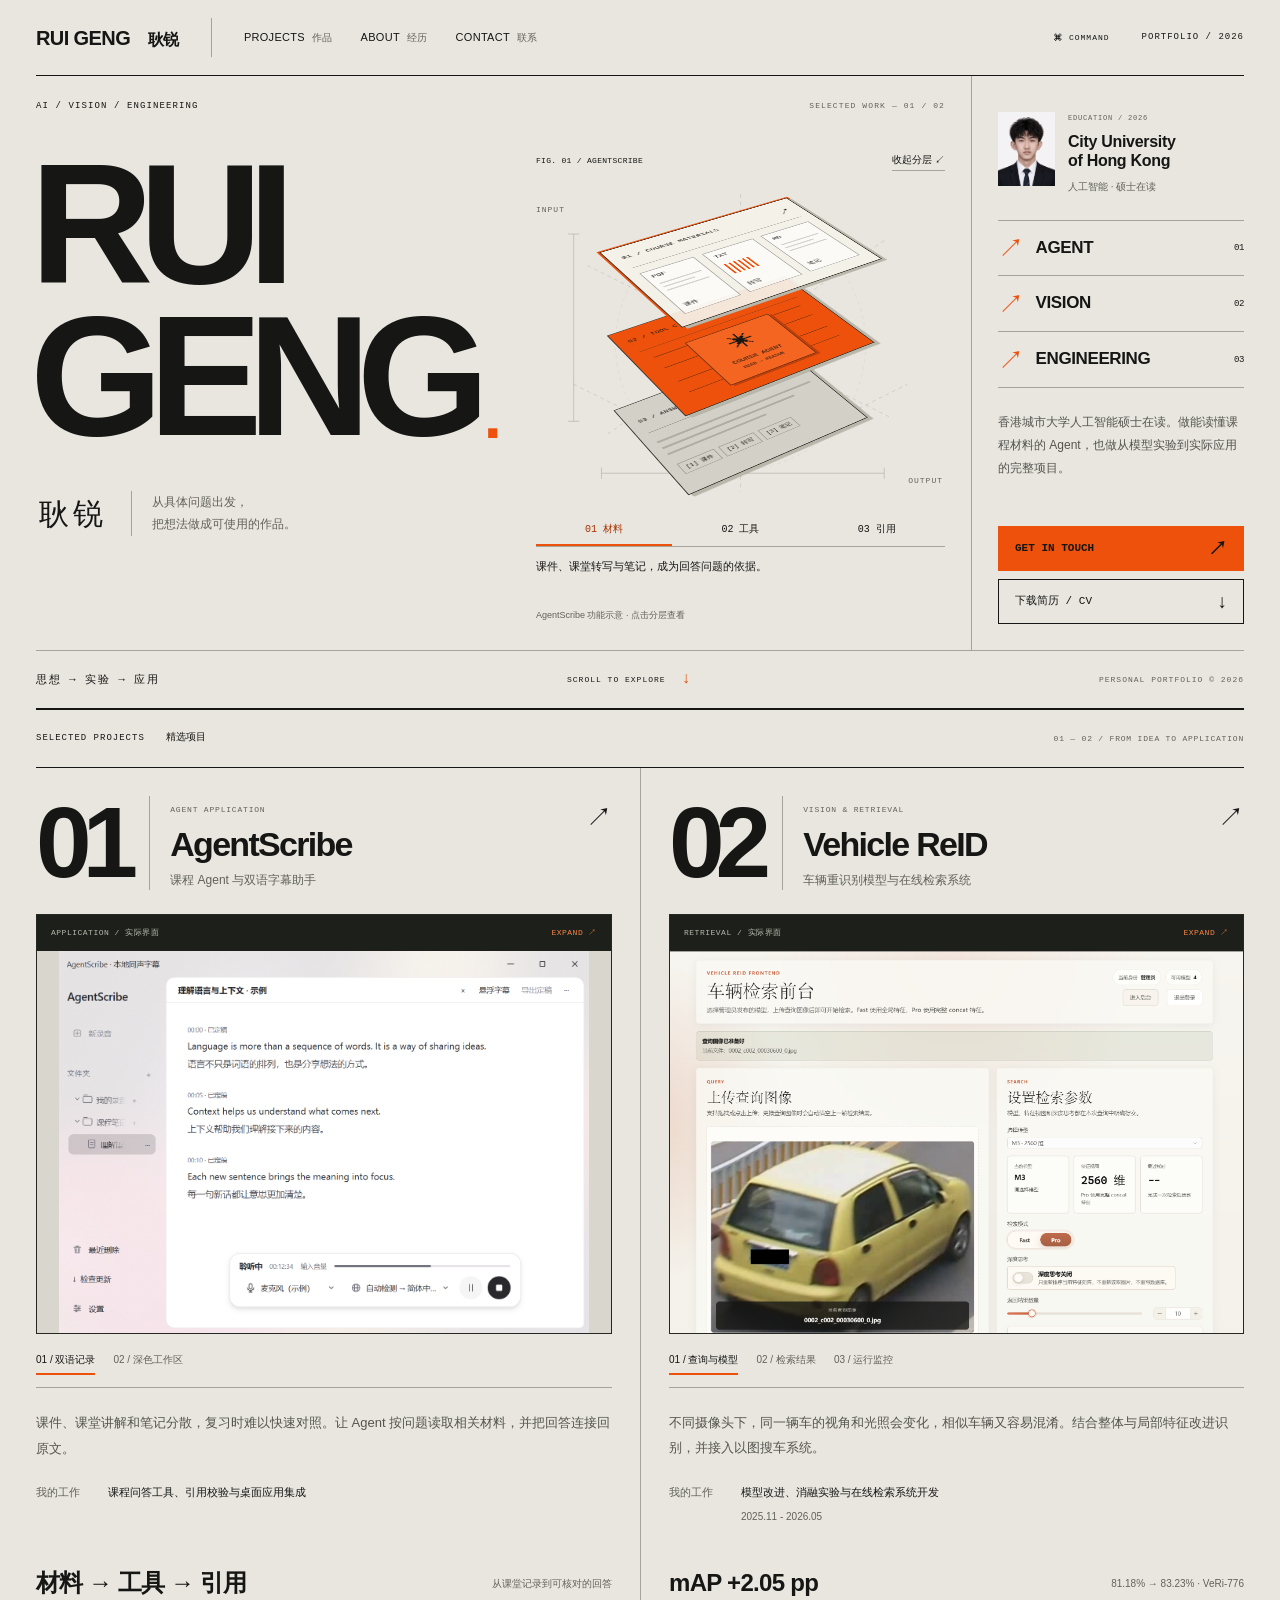
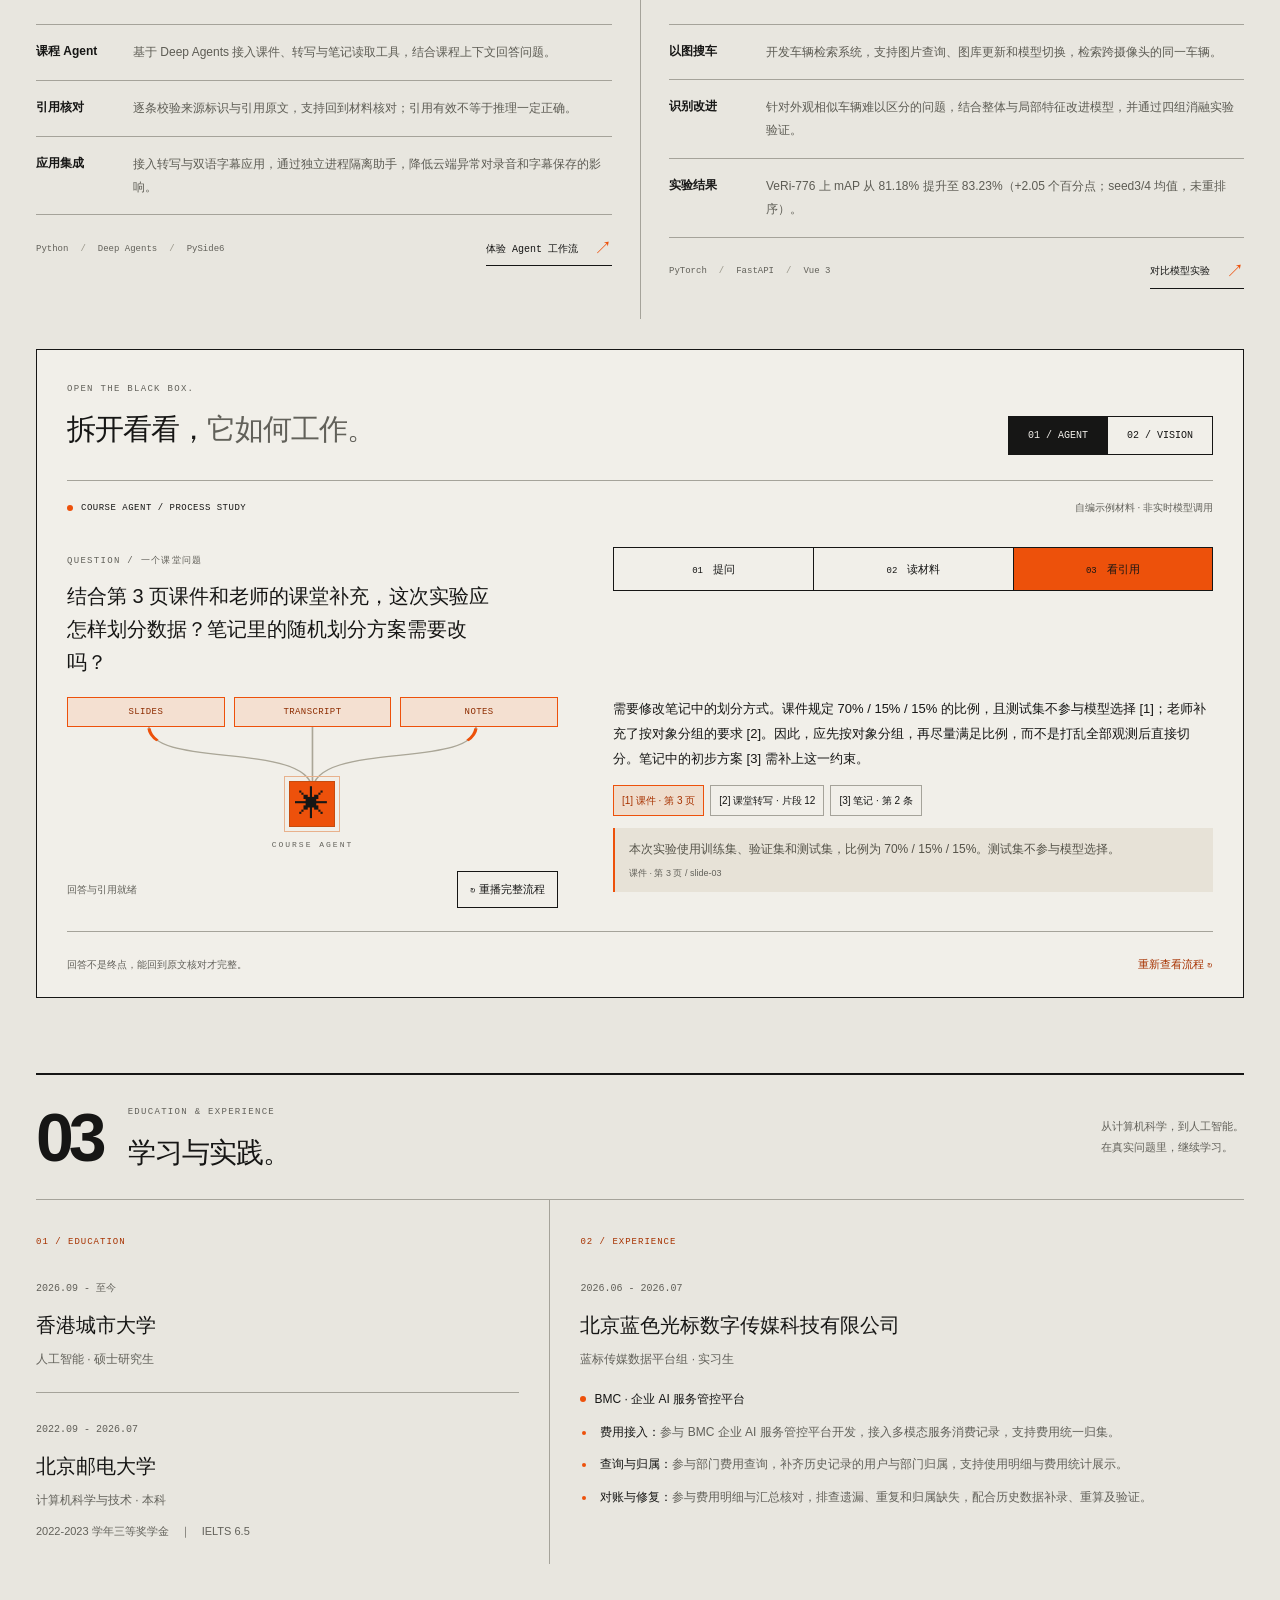
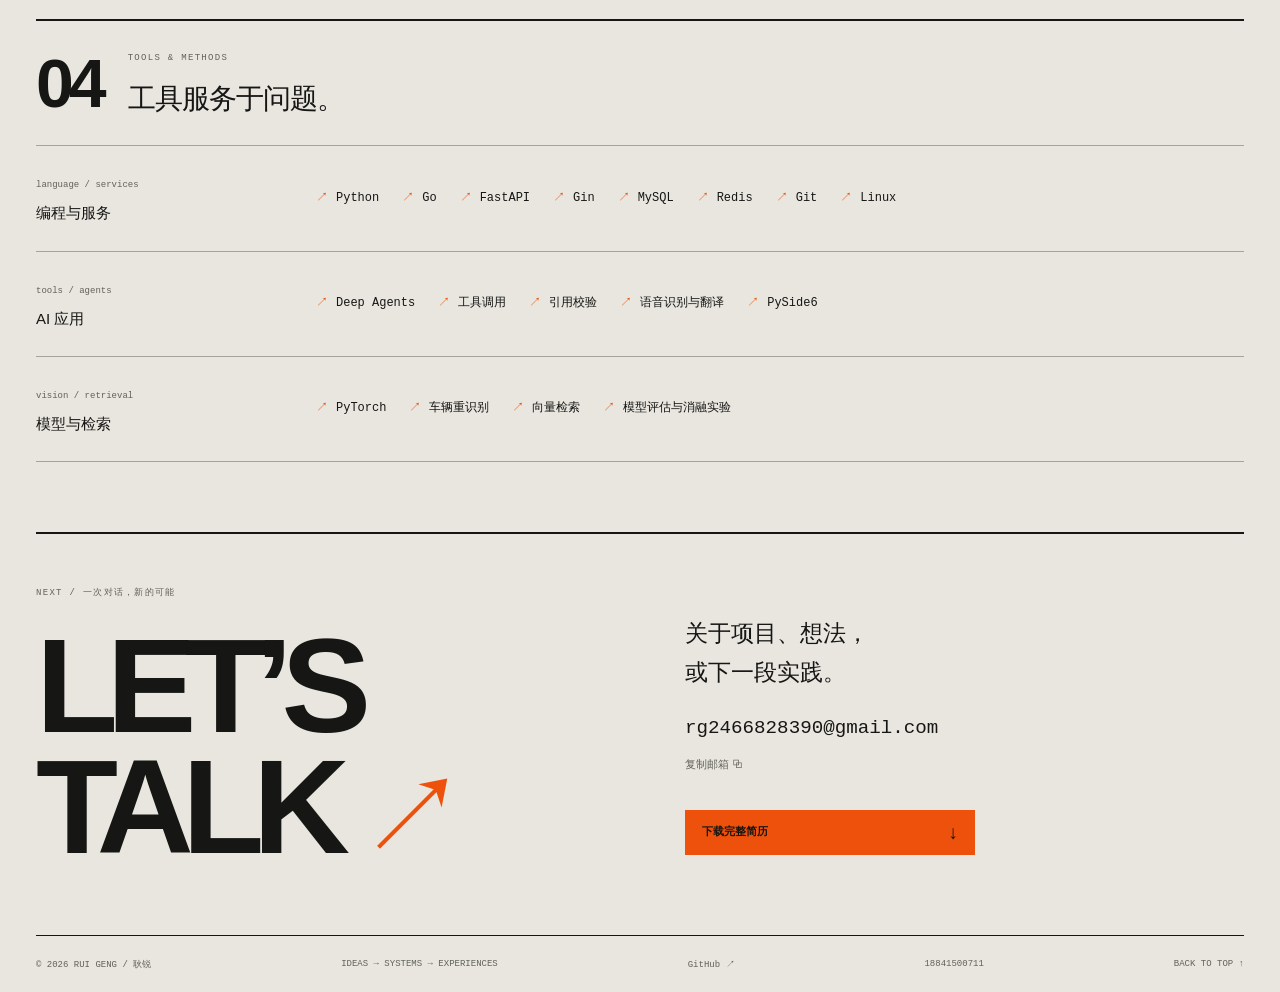
==== index.html @ 74dcbe41 "Publish Rui Geng portfolio with resume link and QR code" ====
<!doctype html>
<html lang="zh-CN">
<head>
  <meta charset="utf-8">
  <meta name="viewport" content="width=device-width, initial-scale=1">
  <meta name="description" content="耿锐的个人作品集：AgentScribe 课程 Agent、车辆重识别与在线检索，以及 BMC 企业 AI 平台实习经历。">
  <meta name="theme-color" content="#e8e6df">
  <title>耿锐 Rui Geng — Projects & Practice</title>
  <link rel="icon" type="image/svg+xml" href="./assets/favicon.svg">
  <link rel="stylesheet" href="./styles.css">
  <link rel="stylesheet" href="./motion.css">
  <script src="./content.js" defer></script>
  <script src="./app.js" defer></script>
  <script src="./motion.js" defer></script>
</head>
<body>
  <a class="skip-link" href="#main">跳至正文</a>
  <div class="scroll-progress" aria-hidden="true"></div>
  <header class="site-header section-width">
    <a class="brand" href="#home" aria-label="回到首页">RUI GENG <span data-field="name">耿锐</span></a>
    <nav aria-label="主导航"><a href="#projects">PROJECTS <span>作品</span></a><a href="#journey">ABOUT <span>经历</span></a><a href="#contact">CONTACT <span>联系</span></a></nav>
    <button class="command-open" type="button" aria-label="打开命令终端">⌘ <span>COMMAND</span></button>
    <span class="header-index" aria-hidden="true">PORTFOLIO / 2026</span>
  </header>
  <main id="main">
    <section class="hero section-width" id="home" aria-labelledby="hero-title">
      <div class="hero-main">
        <div class="hero-topline"><span>AI / VISION / ENGINEERING</span><span>SELECTED WORK — 01 / 02</span></div>
        <div class="hero-name">
          <h1 id="hero-title" aria-label="Rui Geng 耿锐"><span aria-hidden="true">RUI</span><span aria-hidden="true">GENG<span class="name-period">.</span></span></h1>
          <div class="name-caption"><span data-field="name">耿锐</span><p>从具体问题出发，<br>把想法做成可使用的作品。</p></div>
        </div>
        <figure class="assembly" aria-label="AgentScribe 工作流程的交互拆解图">
          <div class="assembly-heading"><span>FIG. 01 / AGENTSCRIBE</span><button id="assembly-toggle" type="button" aria-pressed="true">收起分层 ↙</button></div>
          <div class="assembly-stage">
            <svg class="draft-lines" viewBox="0 0 420 370" aria-hidden="true"><path d="M30 230 210 320 390 230M210 25V346M45 102 370 265M365 75 65 285" /><path class="dimension" d="M30 68V270M24 68H36M24 270H36M60 326H365M60 320V332M365 320V332" /><circle cx="210" cy="187" r="135"/></svg>
            <div class="assembly-stack">
              <button class="assembly-layer material-layer" data-layer="0" type="button" aria-label="查看课程材料层" aria-pressed="true"><span class="layer-header">01 / COURSE MATERIALS <i>↗</i></span><span class="mini-docs"><span><b>PDF</b><i></i><i></i><i></i><small>课件</small></span><span><b>TXT</b><em class="mini-wave"><i></i><i></i><i></i><i></i><i></i><i></i></em><small>转写</small></span><span><b>MD</b><i></i><i></i><i></i><small>笔记</small></span></span></button>
              <button class="assembly-layer tool-layer" data-layer="1" type="button" aria-label="查看 Agent 工具调用层" aria-pressed="false"><span class="layer-header">02 / TOOL CALLS <i>↗</i></span><span class="chip"><span>✳</span><b>COURSE AGENT</b><small>READ → REASON</small></span><span class="chip-trace" aria-hidden="true"></span></button>
              <button class="assembly-layer answer-layer" data-layer="2" type="button" aria-label="查看回答与引用层" aria-pressed="false"><span class="layer-header">03 / ANSWER + SOURCES <i>↗</i></span><span class="answer-lines"><i></i><i></i><i></i></span><span class="citation-chips"><span>[1] 课件</span><span>[2] 转写</span><span>[3] 笔记</span></span></button>
            </div>
            <span class="drawing-axis axis-one" aria-hidden="true">INPUT</span><span class="drawing-axis axis-two" aria-hidden="true">OUTPUT</span>
          </div>
          <figcaption><div class="assembly-selectors" role="group" aria-label="选择流程层"><button type="button" data-layer="0" aria-pressed="true">01 材料</button><button type="button" data-layer="1" aria-pressed="false">02 工具</button><button type="button" data-layer="2" aria-pressed="false">03 引用</button></div><p id="assembly-description" role="status">课件、课堂转写与笔记，成为回答问题的依据。</p><span class="diagram-note">AgentScribe 功能示意 · 点击分层查看</span></figcaption>
        </figure>
      </div>
      <aside class="hero-aside">
        <div class="profile-id"><img src="./assets/portrait.png" alt="耿锐的证件照" width="64" height="82"><div><span class="tiny-label">EDUCATION / 2026</span><h2>City University<br>of Hong Kong</h2><p>人工智能 · 硕士在读</p></div></div>
        <div class="discipline-links"><a href="#agentscribe"><span>↗</span> AGENT <small>01</small></a><a href="#vehicle-reid"><span>↗</span> VISION <small>02</small></a><a href="#journey"><span>↗</span> ENGINEERING <small>03</small></a></div>
        <p class="hero-intro" data-field="introduction"></p>
        <div class="hero-actions"><a class="button primary" href="#contact">GET IN TOUCH <span>↗</span></a><a class="button secondary pdf-link" href="./assets/Rui-Geng-Resume.pdf" download>下载简历 / CV <span>↓</span></a></div>
      </aside>
      <div class="hero-foot"><span>思想 → 实验 → 应用</span><a href="#projects">SCROLL TO EXPLORE <span>↓</span></a><span>PERSONAL PORTFOLIO © 2026</span></div>
    </section>
    <section class="projects-section section-width" id="projects" aria-labelledby="projects-title">
      <div class="section-kicker"><h2 id="projects-title">SELECTED PROJECTS <span>精选项目</span></h2><span>01 — 02 / FROM IDEA TO APPLICATION</span></div>
      <div class="project-grid">
        <article class="project reveal" id="agentscribe">
          <div class="project-heading"><span class="project-number" aria-hidden="true">01</span><div><span class="tiny-label">AGENT APPLICATION</span><h3>AgentScribe</h3><p class="project-subtitle" data-label="agentscribe"></p></div><a class="repo-link" data-repo="agentscribe" target="_blank" rel="noopener noreferrer" aria-label="查看 AgentScribe GitHub 仓库">↗</a></div>
          <button class="screenshot-button" type="button" data-image="agentscribe" aria-label="放大 AgentScribe 应用截图"><span class="screen-label"><span>APPLICATION / 实际界面</span><span>EXPAND ↗</span></span><img src="./assets/agentscribe.png" alt="AgentScribe 实际应用界面，展示双语记录、录音列表和录音控制，使用示例内容" width="1350" height="975" loading="lazy"></button>
          <p class="project-description" data-description="agentscribe"></p>
          <dl class="project-points" data-points="agentscribe"></dl>
          <div class="project-bottom"><div class="tags" data-tags="agentscribe"></div><button class="text-link" data-open-lab="agent" type="button">体验 Agent 工作流 <span>↗</span></button></div>
        </article>
        <article class="project reveal" id="vehicle-reid">
          <div class="project-heading"><span class="project-number" aria-hidden="true">02</span><div><span class="tiny-label">VISION & RETRIEVAL</span><h3>Vehicle ReID</h3><p class="project-subtitle" data-label="vehicle-reid"></p></div><a class="repo-link" data-repo="vehicle-reid" target="_blank" rel="noopener noreferrer" aria-label="查看 Vehicle ReID GitHub 仓库">↗</a></div>
          <button class="screenshot-button reid-screenshot" type="button" data-image="vehicle-reid" aria-label="放大车辆检索系统截图"><span class="screen-label"><span>RETRIEVAL / 实际界面</span><span>EXPAND ↗</span></span><img src="./assets/vehicle-reid.png" alt="Vehicle ReID 系统实际截图，展示查询车辆、模型选择与检索模式" width="2550" height="1275" loading="lazy"></button>
          <p class="project-description" data-description="vehicle-reid"></p>
          <dl class="project-points" data-points="vehicle-reid"></dl>
          <div class="project-bottom"><div class="tags" data-tags="vehicle-reid"></div><button class="text-link" data-open-lab="vision" type="button">对比模型实验 <span>↗</span></button></div>
        </article>
      </div>
    </section>
    <section class="lab-section section-width reveal" id="lab" aria-labelledby="lab-title">
      <div class="lab-header"><div><span class="tiny-label">OPEN THE BLACK BOX.</span><h2 id="lab-title">拆开看看，<span>它如何工作。</span></h2></div><div class="lab-tabs" role="tablist" aria-label="选择项目演示"><button id="tab-agent" type="button" role="tab" data-lab="agent" aria-controls="lab-agent" aria-selected="true">01 / AGENT</button><button id="tab-vision" type="button" role="tab" data-lab="vision" aria-controls="lab-vision" aria-selected="false" tabindex="-1">02 / VISION</button></div></div>
      <div id="lab-agent" class="lab-panel" role="tabpanel" aria-labelledby="tab-agent">
        <div class="agent-demo"><div class="demo-top"><span><i class="status-dot" aria-hidden="true"></i> COURSE AGENT / PROCESS STUDY</span><span class="demo-badge">自编示例材料 · 非实时模型调用</span></div><div class="agent-question"><span class="tiny-label">QUESTION / 一个课堂问题</span><p id="agent-question"></p></div><div class="agent-steps" role="group" aria-label="查看 Agent 处理步骤"><button type="button" data-step="0" aria-pressed="true"><span>01</span> 提问</button><button type="button" data-step="1" aria-pressed="false"><span>02</span> 读材料</button><button type="button" data-step="2" aria-pressed="false"><span>03</span> 看引用</button></div><div id="agent-panel" class="agent-panel" aria-live="polite"></div><div class="demo-controls"><span>回答不是终点，能回到原文核对才完整。</span><button id="agent-next" type="button">查看读取工具 →</button></div></div>
      </div>
      <div id="lab-vision" class="lab-panel" role="tabpanel" aria-labelledby="tab-vision" hidden>
        <div class="experiment"><div class="demo-top"><span><i class="status-dot" aria-hidden="true"></i> VEHICLE REID / EXPERIMENT LOG</span><span class="demo-badge">已记录的实验结果</span></div><div class="experiment-layout"><div class="experiment-controls"><span class="tiny-label">SAME DATASET. DIFFERENT MODELS.</span><h3>相似的车，<br>更准确地区分。</h3><p>切换基线与改进模型，比较相同实验条件下的检索表现。</p><div class="model-switch" role="group" aria-label="选择实验模型"><button type="button" data-model="baseline" aria-pressed="false">M0 / 基线</button><button type="button" class="active" data-model="improved" aria-pressed="true">M3 / SaGL</button></div></div><div class="experiment-results"><div class="metric-row"><div><span class="tiny-label">mAP</span><div class="metric-number"><span id="map-number">83.23</span><small>%</small></div><div class="metric-track"><i id="map-bar"></i></div></div><div><span class="tiny-label">mINP</span><div class="metric-number"><span id="minp-number">48.99</span><small>%</small></div><div class="metric-track"><i id="minp-bar"></i></div></div></div><div class="experiment-foot"><strong id="metric-delta">mAP +2.05 pp / mINP +4.77 pp</strong><span>VeRi-776 · seed3、seed4 平均<br>无 re-ranking · 基线 M0-F0，对比 M3-F1</span></div></div></div><div class="pipeline" aria-label="检索流程"><span>查询图片</span><b aria-hidden="true">→</b><span>特征提取</span><b aria-hidden="true">→</b><span>相似度排序</span><b aria-hidden="true">→</b><span>检索结果</span></div></div>
      </div>
    </section>
    <section class="journey-section section-width" id="journey" aria-labelledby="journey-title">
      <div class="section-heading reveal"><span class="section-number">03</span><div><span class="tiny-label">EDUCATION & EXPERIENCE</span><h2 id="journey-title">学习与实践。</h2></div><p>从计算机科学，到人工智能。<br>在真实问题里，继续学习。</p></div>
      <div class="journey-grid reveal"><div class="journey-column"><span class="file-label">01 / EDUCATION</span><div id="education-list"></div></div><div class="journey-column"><span class="file-label">02 / EXPERIENCE</span><div class="journey-entry internship"><span class="entry-period" id="internship-period"></span><h3 id="internship-company"></h3><p id="internship-team"></p><div class="internship-project"><span class="status-dot" aria-hidden="true"></span> BMC · 企业 AI 服务管控平台</div><ul id="internship-bullets"></ul></div></div></div>
    </section>
    <section class="skills-section section-width" id="skills" aria-labelledby="skills-title"><div class="section-heading reveal"><span class="section-number">04</span><div><span class="tiny-label">TOOLS & METHODS</span><h2 id="skills-title">工具服务于问题。</h2></div></div><div class="skill-table reveal" id="skills-list"></div></section>
    <section class="contact-section section-width reveal" id="contact" aria-labelledby="contact-title"><div class="contact-title"><span class="tiny-label">NEXT / 一次对话，新的可能</span><h2 id="contact-title">LET’S<br>TALK<span>↗</span></h2></div><div class="contact-details"><p>关于项目、想法，<br>或下一段实践。</p><a class="email-link" id="email-link"></a><div><button class="copy-email" id="copy-email" type="button" aria-label="复制邮箱">复制邮箱 ⧉</button><span class="copy-feedback" id="copy-feedback" role="status"></span></div><a class="button primary pdf-link" href="./assets/Rui-Geng-Resume.pdf" download>下载完整简历 <span>↓</span></a></div></section>
  </main>
  <footer class="section-width"><span>© 2026 RUI GENG / 耿锐</span><span>IDEAS → SYSTEMS → EXPERIENCES</span><a id="footer-github" target="_blank" rel="noopener noreferrer">GitHub ↗</a><a id="phone-link"></a><a href="#home" aria-label="返回顶部">BACK TO TOP ↑</a></footer>
  <dialog id="image-dialog" aria-labelledby="image-dialog-title"><div class="lightbox-toolbar"><span id="image-dialog-title"></span><button type="button" id="close-image" aria-label="关闭截图">关闭 ×</button></div><img id="lightbox-image" alt=""><p>项目实际截图；其中示例内容和相似度不代表全面准确率或当前实时推理结果。</p></dialog>
  <dialog id="command-dialog" aria-labelledby="command-title"><div class="window-bar"><h2 id="command-title">RUI GENG / COMMAND LINE</h2><button type="button" id="close-command" aria-label="关闭命令终端">ESC ×</button></div><p class="terminal-intro">另一个探索入口。输入 help 查看命令。</p><div class="terminal-output" id="terminal-output" role="log" aria-label="命令输出" aria-live="polite"><div>✓ 2 projects loaded</div><div>about / projects / resume / help</div></div><form id="terminal-form" class="terminal-form"><label for="terminal-input" aria-label="终端命令">❯</label><input id="terminal-input" autocomplete="off" autocapitalize="off" spellcheck="false" maxlength="120" aria-label="输入终端命令" placeholder="help" enterkeyhint="go"><button type="submit" aria-label="执行命令">↵</button></form><div class="terminal-shortcuts" aria-label="快捷命令"><button type="button" data-command="about">about</button><button type="button" data-command="projects">projects</button><button type="button" data-command="resume">resume</button><button type="button" data-command="help">help</button></div></dialog>
  <noscript><div class="noscript-note">交互内容需要 JavaScript。<a href="./assets/Rui-Geng-Resume.pdf">下载完整 PDF 简历</a>。</div></noscript>
</body>
</html>
---- styles.css ----
@charset "UTF-8";
:root{--bg:#e8e6df;--paper:#f1efe9;--ink:#161615;--muted:#62615a;--line:#a5a39a;--orange:#ed510b;--orange-dark:#a73200;--mono:"Cascadia Code",Consolas,monospace;--sans:Arial,"Microsoft YaHei","PingFang SC",sans-serif;color-scheme:light;scroll-behavior:smooth;scroll-padding-top:90px}
*{box-sizing:border-box}body{margin:0;background:var(--bg);color:var(--ink);font:14px/1.7 var(--sans);-webkit-font-smoothing:antialiased}a{color:inherit;text-decoration:none}button,input{font:inherit;color:inherit}button{cursor:pointer;border:0;border-radius:0}button,a,input{touch-action:manipulation}img{display:block;max-width:100%}::selection{background:var(--orange);color:white}:focus-visible{outline:2px solid var(--orange);outline-offset:5px}[hidden]{display:none!important}.section-width{width:min(1480px,calc(100% - 72px));margin-inline:auto}.tiny-label,.file-label,.entry-period,.hero-topline,.hero-foot,.header-index,.section-kicker,.screen-label,.tags,.text-link,.button{font-family:var(--mono)}.tiny-label{font-size:9px;letter-spacing:1.3px;line-height:1.6;color:var(--muted)}.skip-link{position:fixed;top:-90px;left:20px;padding:12px 20px;background:var(--ink);color:white;z-index:100}.skip-link:focus{top:8px}.scroll-progress{height:3px;position:fixed;top:0;left:0;background:var(--orange);z-index:100}.status-dot{width:6px;height:6px;border-radius:50%;background:var(--orange);display:inline-block;flex-shrink:0}
.site-header{height:76px;display:flex;align-items:center;gap:32px;border-bottom:1px solid var(--ink);position:sticky;top:0;z-index:30;background:#e8e6dff2;backdrop-filter:blur(16px)}.brand{font-size:20px;font-weight:800;letter-spacing:-.6px;white-space:nowrap}.brand span{font-size:16px;margin-left:13px;font-weight:600}.site-header nav{display:flex;gap:28px;border-left:1px solid var(--line);padding-left:32px;font-size:11px;letter-spacing:.3px}.site-header nav a{display:flex;gap:7px;align-items:center;padding:10px 0}.site-header nav a span{font-size:10px;color:var(--muted)}.site-header nav a:hover,.site-header nav a.active{color:var(--orange-dark)}.header-index{font-size:9px;letter-spacing:1px;white-space:nowrap}.command-open{background:none;font-size:17px;display:flex;gap:7px;align-items:center;margin-left:auto;padding:8px 0}.command-open span{font:8px var(--mono);letter-spacing:1px}.command-open:hover{color:var(--orange-dark)}
.hero{display:grid;grid-template-columns:minmax(0,1fr) 272px;border-bottom:2px solid var(--ink)}.hero-main{position:relative;display:grid;grid-template-columns:55% 45%;align-content:start;border-right:1px solid var(--line);padding:23px 26px 24px 0;container-type:inline-size;min-width:0}.hero-topline{grid-column:1/-1;display:flex;justify-content:space-between;gap:15px;font-size:9px;letter-spacing:1.1px;margin-bottom:28px}.hero-topline>span:last-child{color:var(--muted);font-size:8px}.hero-name{position:relative;z-index:2;min-width:0;padding-top:13px}.hero h1{font-family:Arial,Helvetica,sans-serif;font-size:clamp(120px,18.8cqw,285px);font-weight:900;line-height:.81;letter-spacing:-.085em;margin:0 0 0 -.035em}.hero h1>span{display:block;width:max-content;position:relative}.hero h1>span+span{margin-top:.075em}.name-period{color:var(--orange);font-size:.38em;position:absolute;right:-.41em;bottom:.03em;letter-spacing:0}.name-caption{display:flex;align-items:center;gap:24px;margin-top:43px;padding-left:3px}.name-caption>span{font-size:30px;letter-spacing:4px;white-space:nowrap}.name-caption p{font-size:12px;line-height:1.9;border-left:1px solid var(--line);padding-left:20px;margin:0;color:var(--muted)}
.hero-aside{padding:28px 0 26px 26px;display:flex;flex-direction:column;min-width:0}.profile-id{display:flex;align-items:center;gap:13px}.profile-id img{width:57px;height:74px;object-fit:cover;object-position:center 40%;filter:saturate(.65)}.profile-id .tiny-label{font-size:7px;letter-spacing:.8px}.profile-id h2{font-size:16px;line-height:1.18;letter-spacing:-.3px;margin:5px 0 7px;font-weight:700}.profile-id p{font-size:10px;color:var(--muted);margin:0}.discipline-links{margin-top:25px;border-top:1px solid var(--line)}.discipline-links a{display:flex;align-items:center;gap:12px;border-bottom:1px solid var(--line);padding:13px 0;font-size:17px;font-weight:700;letter-spacing:-.4px}.discipline-links a>span{color:var(--orange);font-weight:400;font-size:26px;line-height:1}.discipline-links small{margin-left:auto;font:9px var(--mono)}.hero-intro{font-size:12px;color:#55544f;line-height:1.9;margin:23px 0}.hero-actions{display:grid;gap:8px;margin-top:auto}.button{display:flex;align-items:center;justify-content:space-between;gap:20px;padding:12px 16px;min-height:43px;font-size:11px;border:1px solid var(--ink);position:relative;overflow:hidden}.button span{font-family:Arial;font-size:19px;line-height:1}.primary{background:var(--orange);border-color:var(--orange);color:var(--ink);font-weight:700}.secondary{background:transparent}.hero-foot{grid-column:1/-1;display:flex;align-items:center;justify-content:space-between;gap:20px;border-top:1px solid var(--line);padding:15px 0;font-size:8px;letter-spacing:1px}.hero-foot>a{display:flex;gap:16px;align-items:center}.hero-foot>a>span{font-size:16px;color:var(--orange)}.hero-foot>span:first-child{font:11px var(--sans);letter-spacing:2px}.hero-foot>span:last-child{color:var(--muted)}
.assembly{position:relative;min-width:0;margin:0;align-self:start;z-index:3}.assembly-heading{display:flex;align-items:center;justify-content:space-between;gap:8px;font:8px var(--mono);letter-spacing:.3px;padding-top:8px}.assembly-heading>button{background:none;border-bottom:1px solid var(--line);padding:3px 0;font:10px var(--sans);white-space:nowrap}.assembly-stage{height:343px;position:relative;perspective:1000px;isolation:isolate}.draft-lines{position:absolute;width:100%;height:100%;stroke:#827f7355;stroke-width:.7;fill:none;stroke-dasharray:4 4;pointer-events:none}.draft-lines .dimension{stroke-dasharray:none;stroke:#827f7380}.draft-lines circle{stroke:#827f7320}.assembly-stack{position:absolute;left:50%;top:49%;width:218px;height:156px;margin-left:-109px;margin-top:-78px;transform-style:preserve-3d;transform:rotateX(56deg) rotateZ(-33deg);--spread:95px}.assembly-layer{position:absolute;inset:0;display:block;width:100%;height:100%;text-align:left;border:1px solid #34332d;background:#efede6;padding:12px;transform-style:preserve-3d;box-shadow:3px 4px 0 #b9b6aa,4px 5px 0 #34332d33;transition:transform 1s cubic-bezier(.16,1,.3,1),box-shadow .4s,background .4s}.material-layer{transform:translateZ(var(--spread));background:#f5f2e9ed}.tool-layer{transform:translateZ(0);background:var(--orange)}.answer-layer{transform:translateZ(calc(-1 * var(--spread)));background:#d3d1c7}.layer-header{font:8px var(--mono);letter-spacing:.3px;display:flex;justify-content:space-between;border-bottom:1px solid #34332d70;padding-bottom:8px}.layer-header i{font:14px Arial}.mini-docs{display:grid;grid-template-columns:repeat(3,1fr);gap:9px;margin-top:12px}.mini-docs>span{display:flex;flex-direction:column;height:83px;border:1px solid #34332d66;padding:6px;background:#fff9}.mini-docs b{font:8px var(--mono);margin-bottom:9px}.mini-docs>span>i{height:2px;background:#7c7a704f;margin-bottom:5px;width:100%}.mini-docs>span>i:nth-of-type(2){width:75%}.mini-docs small{margin-top:auto;font-size:7px}.mini-wave{height:25px;display:flex;align-items:center;gap:3px}.mini-wave>i{height:20px;width:2px;background:var(--orange)}.chip{display:flex;flex-direction:column;align-items:center;justify-content:center;position:relative;z-index:2;margin:10px auto 0;width:100px;height:85px;border:1px solid #733113;background:#f36521;box-shadow:3px 3px 0 #bd3f0b}.chip>span{font-size:28px;line-height:1}.chip b{font:8px var(--mono);margin:9px 0 4px}.chip small{font:6px var(--mono)}.chip-trace{position:absolute;inset:58px 20px 28px;border-block:1px solid #80360f}.chip-trace:before,.chip-trace:after{content:'';position:absolute;left:0;right:0;height:1px;background:#80360f;top:30%}.chip-trace:after{top:70%}.answer-lines{display:grid;gap:8px;margin:16px 0}.answer-lines i{height:3px;background:#5d5c524d}.answer-lines i:nth-child(2){width:85%}.answer-lines i:nth-child(3){width:62%}.citation-chips{display:flex;gap:5px}.citation-chips span{font:7px var(--mono);border:1px solid #65635670;padding:3px 5px}.drawing-axis{position:absolute;font:8px var(--mono);letter-spacing:1px;color:var(--muted)}.axis-one{left:0;top:34px}.axis-two{right:2px;bottom:29px}.assembly figcaption{position:relative;z-index:4}.assembly-selectors{display:flex;gap:0;border-bottom:1px solid var(--line)}.assembly-selectors button{padding:8px 10px;flex:1;background:transparent;font:10px var(--mono);border-bottom:2px solid transparent}.assembly-selectors button[aria-pressed=true]{border-color:var(--orange);color:var(--orange-dark)}.assembly figcaption p{font-size:11px;line-height:1.8;margin:10px 0 5px;min-height:40px}.diagram-note{font-size:9px;color:var(--muted)}.assembly.is-compact .assembly-stack{--spread:12px}.assembly-layer[aria-pressed=true]{box-shadow:3px 4px 0 #b9b6aa,0 0 0 2px var(--orange)}.assembly-layer.tool-layer[aria-pressed=true]{box-shadow:3px 4px 0 #a83b0c,0 0 0 2px #222}


.section-kicker{display:flex;align-items:center;justify-content:space-between;gap:20px;padding:20px 0;border-bottom:1px solid var(--ink)}.section-kicker h2{font-size:9px;letter-spacing:1px;font-weight:400;margin:0}.section-kicker h2 span{font:10px var(--sans);margin-left:15px;letter-spacing:0}.section-kicker>span{font-size:8px;color:var(--muted);letter-spacing:.8px}.project-grid{display:grid;grid-template-columns:1fr 1fr}.project{min-width:0;padding:28px 28px 30px 0}.project+.project{padding:28px 0 30px 28px;border-left:1px solid var(--line)}.project-heading{display:flex;gap:20px;align-items:center;margin-bottom:24px;min-height:88px}.project-number{font-size:100px;line-height:.85;font-weight:800;letter-spacing:-9px;flex-shrink:0}.project-heading>div{border-left:1px solid var(--line);padding-left:20px;min-width:0}.project-heading .tiny-label{font-size:8px;letter-spacing:.8px}.project h3{font-size:34px;letter-spacing:-1.7px;line-height:1.1;margin:7px 0 6px;font-weight:700}.project-subtitle{font-size:12px;margin:0;color:var(--muted)}.repo-link{margin-left:auto;font:26px Arial;align-self:flex-start;padding:4px 0 4px 10px}.screenshot-button{display:block;width:100%;background:#171815;border:1px solid #272824;overflow:hidden;padding:0;text-align:left}.screen-label{display:flex;justify-content:space-between;align-items:center;gap:15px;padding:11px 14px;font-size:8px;letter-spacing:.5px;color:#b4b8ab;background:#1d201a}.screen-label>span:last-child{color:#f98445}.screenshot-button img{width:100%;height:230px;object-fit:cover;object-position:top;filter:saturate(.65);background:#1a1d17}.reid-screenshot img{object-position:center}.project-description{font-size:13px;line-height:1.95;margin:22px 0;color:#55544e;min-height:51px}.project-points{margin:0}.project-points>div{display:grid;grid-template-columns:81px 1fr;gap:16px;padding:16px 0;border-top:1px solid var(--line)}.project-points dt{font-size:12px;font-weight:600}.project-points dd{font-size:12px;color:#5d5c54;margin:0;line-height:1.9}.project-bottom{border-top:1px solid var(--line);padding-top:18px;display:flex;align-items:center;justify-content:space-between;gap:15px;flex-wrap:wrap}.tags{display:flex;flex-wrap:wrap;gap:6px 12px;font-size:9px;color:var(--muted)}.tags span+span:before{content:'/';margin-right:12px;color:#99968a}.text-link{background:none;font-size:10px;padding:7px 0;border-bottom:1px solid var(--ink);display:flex;gap:16px;align-items:center}.text-link span{font-size:18px;color:var(--orange);line-height:1}
.lab-section{margin-top:30px;background:var(--paper);border:1px solid var(--ink);padding:25px 30px 0;position:relative}.lab-header{display:flex;align-items:flex-end;justify-content:space-between;gap:25px;padding-bottom:25px;border-bottom:1px solid var(--line)}.lab-header h2{font-size:29px;font-weight:500;letter-spacing:-1px;margin:7px 0 0}.lab-header h2>span{color:var(--muted)}.lab-tabs{display:flex;border:1px solid var(--ink);flex-shrink:0}.lab-tabs button{background:none;font:10px var(--mono);padding:13px 19px}.lab-tabs button+button{border-left:1px solid var(--ink)}.lab-tabs [aria-selected=true]{background:var(--ink);color:var(--paper)}.demo-top{display:flex;align-items:center;justify-content:space-between;gap:16px;padding:20px 0;font:9px var(--mono);letter-spacing:.5px}.demo-top>span:first-child{display:flex;gap:8px;align-items:center}.demo-badge{font:10px var(--sans);letter-spacing:0;color:var(--muted)}.agent-demo{display:grid;grid-template-columns:.9fr 1.1fr;column-gap:55px}.agent-demo .demo-top{grid-column:1/-1;grid-row:1}.agent-question{grid-column:1;grid-row:2;padding-top:12px}.agent-question p{font-size:20px;line-height:1.65;margin:10px 0 18px;max-width:430px}.agent-graph{grid-column:1;grid-row:3;height:152px;position:relative;margin:0 0 10px;isolation:isolate}.graph-sources{display:grid;grid-template-columns:repeat(3,1fr);gap:9px;position:relative;z-index:2}.graph-source{display:grid;place-items:center;min-width:0;height:30px;background:#e9e6dc;border:1px solid #aba798;font:9px var(--mono);letter-spacing:.4px;color:#626052}.graph-source.is-read{border-color:var(--orange);background:#f4e0d1;color:#8d2c00}.agent-graph svg{position:absolute;left:0;width:100%;top:29px;height:65px;overflow:visible;fill:none;stroke-width:1}.wire{stroke:#aaa697}.packet{stroke:var(--orange);stroke-width:2;stroke-dasharray:12 130;stroke-dashoffset:140;opacity:0}.graph-core{position:absolute;top:84px;left:calc(50% - 23px);width:46px;height:46px;display:grid;place-items:center;border:1px solid #c64c0f;background:var(--orange);color:var(--ink);font-size:34px;line-height:1}.graph-core:after{content:'';position:absolute;inset:-6px;border:1px solid #e8b18c}.graph-core-label{position:absolute;bottom:0;left:0;right:0;text-align:center;font:8px var(--mono);letter-spacing:2px;color:var(--muted)}.agent-playback{grid-column:1;grid-row:4;display:flex;align-items:center;justify-content:space-between;gap:10px;margin:12px 0 23px}.run-status{font-size:10px;color:var(--muted)}.agent-replay{font-size:11px;border:1px solid var(--ink);padding:8px 12px;background:none;white-space:nowrap}.agent-steps{grid-column:2;grid-row:2;align-self:start;display:grid;grid-template-columns:repeat(3,1fr);border:1px solid var(--ink);margin-top:12px}.agent-steps button{background:transparent;font-size:11px;padding:12px 4px}.agent-steps button+button{border-left:1px solid var(--ink)}.agent-steps button span{font:9px var(--mono);margin-right:7px}.agent-steps [aria-pressed=true]{background:var(--orange)}.agent-panel{grid-column:2;grid-row:3/5;font-size:13px;min-height:225px;align-self:start;padding:0 0 15px}.agent-panel p{line-height:1.9;margin:0 0 12px}.panel-kicker{font-size:11px;color:var(--orange-dark)}.source-list{display:grid;gap:8px}.source-item{display:flex;justify-content:space-between;gap:15px;padding:10px 12px;background:#e6e2d7;border:1px solid #c4bdad;font-size:11px}.source-item>span:last-child{font:9px var(--mono);color:var(--muted)}.tool-detail{padding:9px 0;border-bottom:1px solid var(--line);font-size:12px}.tool-detail summary{cursor:pointer;color:var(--orange-dark)}.tool-detail p{font-size:12px;margin:9px 0 0;color:var(--muted)}.answer-text{min-height:76px}.source-tabs{display:flex;gap:6px;flex-wrap:wrap;margin:12px 0}.source-tabs button{border:1px solid var(--line);padding:6px 8px;background:transparent;font-size:10px}.source-tabs button[aria-pressed=true]{border-color:var(--orange);color:var(--orange-dark);background:#efddcd}.source-quote{margin:0;padding:11px 14px;border-left:2px solid var(--orange);background:#e7e2d7;font-size:12px;color:#555349}.source-quote cite{display:block;font-size:9px;font-style:normal;color:var(--muted);margin-top:6px}.demo-controls{grid-column:1/-1;display:flex;align-items:center;justify-content:space-between;gap:20px;border-top:1px solid var(--line);padding:15px 0}.demo-controls>span{font-size:10px;color:var(--muted)}.demo-controls button{background:none;font-size:11px;padding:8px 0;color:var(--orange-dark)}
.experiment-layout{display:grid;grid-template-columns:.9fr 1.1fr;gap:55px;padding:10px 0 28px}.experiment-controls h3{font-size:32px;font-weight:500;line-height:1.5;margin:12px 0}.experiment-controls p{font-size:12px;color:var(--muted);max-width:320px}.model-switch{display:flex;border:1px solid var(--ink);margin-top:24px;max-width:330px}.model-switch button{flex:1;background:transparent;font:11px var(--mono);padding:13px 10px}.model-switch button+button{border-left:1px solid var(--ink)}.model-switch .active{background:var(--orange)}.experiment-results{padding-top:16px}.metric-row{display:grid;grid-template-columns:1fr 1fr;gap:28px}.metric-number{font:500 clamp(38px,4.4vw,68px)/1.5 Arial;letter-spacing:-3px;font-variant-numeric:tabular-nums}.metric-number small{font-size:20px;letter-spacing:0;margin-left:5px;color:var(--muted)}.metric-track{height:5px;background:#c5c1b5;margin-top:9px;overflow:hidden}.metric-track i{height:100%;background:var(--orange);display:block;position:relative}.experiment-foot{border-top:1px solid var(--line);margin-top:26px;padding-top:18px;display:flex;flex-direction:column;gap:14px}.experiment-foot strong{font:12px var(--mono);color:var(--orange-dark)}.experiment-foot>span{font-size:11px;color:var(--muted)}.pipeline{display:flex;align-items:center;justify-content:space-between;gap:15px;padding:20px 0;border-top:1px solid var(--line);font:11px var(--mono)}.pipeline b{color:var(--orange);font-weight:400}


.journey-section{padding-top:75px}.section-heading{display:flex;align-items:center;gap:26px;padding:23px 0;border-top:2px solid var(--ink);border-bottom:1px solid var(--line)}.section-number{font-size:68px;line-height:1;font-weight:700;letter-spacing:-5px}.section-heading h2{font-size:28px;font-weight:500;letter-spacing:-1px;margin:7px 0 0}.section-heading>p{margin:0 0 0 auto;font-size:11px;color:var(--muted);line-height:1.9}.journey-grid{display:grid;grid-template-columns:.85fr 1.15fr}.journey-column{padding:28px 30px 0 0;min-width:0}.journey-column+.journey-column{border-left:1px solid var(--line);padding-left:30px;padding-right:0}.file-label{font-size:9px;letter-spacing:1px;color:var(--orange-dark)}.journey-entry{padding:23px 0;border-bottom:1px solid var(--line)}.journey-entry:last-child{border-bottom:0}.entry-period{font-size:10px;color:var(--muted)}.journey-entry h3{font-size:20px;font-weight:500;line-height:1.6;margin:10px 0 8px}.journey-entry p{font-size:12px;color:var(--muted);margin:0}.journey-entry .education-detail{font-size:11px;margin-top:12px}.internship-project{display:flex;align-items:center;gap:8px;font-size:12px;margin:20px 0 11px}.internship ul{margin:0;padding-left:16px;font-size:12px;color:var(--muted);line-height:1.9}.internship li{padding-left:4px;margin-bottom:10px}.internship li::marker{color:var(--orange)}.internship strong{font-weight:500;color:var(--ink)}
.skills-section{padding-top:55px}.skill-row{display:grid;grid-template-columns:250px 1fr;gap:30px;align-items:center;padding:25px 0;border-bottom:1px solid var(--line)}.skill-path{font:9px var(--mono);color:var(--muted)}.skill-row h3{font-size:15px;font-weight:500;margin:5px 0 0}.skill-items{display:flex;flex-wrap:wrap;gap:10px 23px;font:12px/1.8 var(--mono)}.skill-items span:before{content:'↗';color:var(--orange);margin-right:8px}.contact-section{display:grid;grid-template-columns:1fr 1fr;gap:50px;padding:45px 0;margin-top:70px;border-top:2px solid var(--ink);align-items:center}.contact-title h2{font:900 clamp(65px,10.5vw,155px)/.86 Arial;letter-spacing:-.085em;margin:25px 0 0}.contact-title h2 span{font:400 .8em Arial;letter-spacing:0;color:var(--orange);margin-left:20px}.contact-details{padding-left:20px}.contact-details>p{font-size:23px;line-height:1.7;margin:0 0 25px}.email-link{font:clamp(14px,1.5vw,21px) var(--mono);overflow-wrap:anywhere}.copy-email{background:none;font-size:11px;padding:14px 0;color:var(--muted)}.copy-feedback{font-size:10px;margin-left:15px;color:var(--orange-dark)}.contact-details .button{margin-top:22px;max-width:290px}footer{display:flex;align-items:center;justify-content:space-between;gap:20px;border-top:1px solid var(--ink);padding:22px 0;font:9px var(--mono);color:var(--muted)}footer a:hover{color:var(--orange-dark)}
dialog{background:var(--paper);color:var(--ink);max-width:min(1400px,94vw);max-height:92vh;overflow:auto;border:1px solid var(--ink);padding:18px;box-shadow:0 30px 100px #0005}dialog::backdrop{background:#171711b8;backdrop-filter:blur(7px)}.lightbox-toolbar{display:flex;align-items:center;justify-content:space-between;gap:20px;font:12px var(--mono);padding-bottom:15px}.lightbox-toolbar button{background:var(--ink);color:var(--paper);padding:9px 13px;font-size:11px}dialog>img{width:100%;height:auto}dialog>p{font-size:11px;color:var(--muted)}#command-dialog{width:min(600px,92vw);padding:25px}.window-bar{display:flex;align-items:center;justify-content:space-between;border-bottom:1px solid var(--line);padding-bottom:16px;gap:20px}.window-bar h2{font:12px var(--mono);margin:0}.window-bar button{font:10px var(--mono);padding:7px;background:none}.terminal-intro{font-size:12px;color:var(--muted)}.terminal-output{height:220px;overflow:auto;font:12px/1.9 var(--mono);padding:10px 0;scrollbar-width:thin}.terminal-result{color:#5c5b50;overflow-wrap:anywhere}.terminal-result a{color:var(--orange-dark);text-decoration:underline;text-underline-offset:3px}.terminal-command-echo{color:var(--orange-dark);margin-top:10px}.terminal-form{display:flex;align-items:center;gap:12px;border-top:1px solid var(--line);padding:12px 0}.terminal-form input{background:none;border:0;min-width:0;flex:1;padding:9px 0;font:13px var(--mono)}.terminal-form button{background:var(--orange);width:35px;height:35px;font-size:19px}.terminal-shortcuts{display:flex;gap:8px}.terminal-shortcuts button{background:transparent;border:1px solid var(--line);padding:7px 12px;font:10px var(--mono)}.noscript-note{padding:20px;background:var(--orange);text-align:center}.noscript-note a{text-decoration:underline}
@media(min-width:1700px){.hero{grid-template-columns:minmax(0,1fr) 300px}.hero-main{padding-right:35px}.assembly-stage{height:410px}.assembly-stack{width:250px;height:180px;margin-left:-125px;margin-top:-90px;--spread:115px}.mini-docs>span{height:100px}.hero-name{padding-top:15px}.hero-aside{padding-left:30px}.hero-intro{font-size:13px}.profile-id h2{font-size:19px}.discipline-links a{padding-block:17px;font-size:21px}.hero-main .name-caption{margin-top:50px}}
@media(max-width:1200px){.section-width{width:calc(100% - 48px)}.site-header{gap:24px}.site-header nav{gap:20px;padding-left:24px}.header-index{display:none}.hero{grid-template-columns:minmax(0,1fr) 238px}.hero-main{padding-right:18px}.hero-aside{padding-left:20px}.hero-topline{font-size:8px}.hero-topline>span:last-child{font-size:7px}.hero-name{padding-top:38px}.name-caption{gap:15px;margin-top:36px}.name-caption>span{font-size:25px}.name-caption p{font-size:10px;padding-left:15px}.assembly-stage{height:330px}.assembly-stack{width:188px;height:142px;margin-left:-94px;margin-top:-71px;--spread:92px}.assembly-layer{padding:10px}.layer-header{font-size:6.5px}.mini-docs{gap:6px}.mini-docs>span{height:77px;padding:5px}.chip{height:78px;margin-top:7px;width:90px}.profile-id{gap:9px}.profile-id img{width:47px;height:65px}.profile-id h2{font-size:14px}.profile-id .tiny-label{font-size:6px}.discipline-links a{font-size:15px}.hero-intro{font-size:11px}.project{padding-right:22px}.project+.project{padding-left:22px}.project-heading{gap:15px}.project-number{font-size:84px;letter-spacing:-7px}.project-heading>div{padding-left:15px}.project h3{font-size:28px;letter-spacing:-1.2px}.project-subtitle{font-size:10px}.project-points>div{grid-template-columns:1fr;gap:5px;padding-block:13px}.screenshot-button img{height:210px}.lab-header h2{font-size:26px}.lab-section{padding-inline:24px}.agent-demo,.experiment-layout{column-gap:35px}.lab-tabs button{padding-inline:15px}.contact-title h2{font-size:12vw}}
@media(max-width:960px){.hero{grid-template-columns:minmax(0,1fr) 220px}.hero-main{grid-template-columns:1fr}.hero-topline{margin-bottom:20px}.hero-topline>span:last-child{display:none}.hero-name{padding-top:5px}.hero h1{font-size:23cqw;line-height:.85}.hero h1>span{display:inline-block}.hero h1>span+span{margin-left:.12em;margin-top:0}.name-period{display:none}.name-caption{margin-top:20px;gap:20px}.name-caption>span{font-size:22px}.name-caption p{font-size:10px}.assembly{margin-top:25px;max-width:420px;width:100%;justify-self:center}.assembly-stage{height:310px}.hero-aside{padding-top:27px}.hero-intro{margin-top:25px}.hero-aside .hero-actions{margin-top:30px}.profile-id{flex-direction:column;align-items:flex-start;gap:16px}.profile-id img{width:66px;height:86px}.profile-id h2{font-size:19px}.profile-id .tiny-label{font-size:7px}.discipline-links{margin-top:30px}.discipline-links a{font-size:16px;padding-block:16px}.hero-intro{font-size:12px}.assembly figcaption p{min-height:20px}.hero-foot>span:last-child{display:none}.project-heading{gap:12px}.project-number{font-size:68px;letter-spacing:-6px}.project-heading>div{padding-left:12px}.project h3{font-size:25px}.repo-link{font-size:22px;padding-left:0}.project-subtitle{font-size:10px}.project-heading .tiny-label{font-size:7px}.lab-header{gap:16px}.lab-header h2{font-size:23px}.lab-tabs button{padding:12px}.lab-header h2>span{display:block}.agent-question p{font-size:18px}.agent-demo,.experiment-layout{column-gap:25px}.metric-number{font-size:43px}.metric-row{gap:20px}.agent-steps button span{display:none}.agent-panel{font-size:12px}.run-status{font-size:9px}.agent-replay{font-size:10px;padding-inline:8px}.journey-entry h3{font-size:18px}.skill-row{grid-template-columns:190px 1fr;gap:20px}.skill-items{font-size:11px;gap:10px 16px}.contact-details>p{font-size:19px}.contact-section{gap:25px}.contact-details{padding-left:0}footer{flex-wrap:wrap;font-size:8px}footer>span:nth-child(2){display:none}}


@media(max-width:700px){.section-width{width:calc(100% - 36px)}.site-header{height:65px;gap:18px}.brand{font-size:16px;letter-spacing:-.5px}.brand span{font-size:12px;margin-left:8px}.site-header nav{border-left:0;margin-left:auto;padding-left:0;gap:17px;font-size:9px}.site-header nav a span,.command-open span{display:none}.command-open{margin-left:0;font-size:18px}.hero{grid-template-columns:1fr}.hero-main{padding:22px 0 24px;border-right:0;grid-template-columns:50% 50%;container-type:inline-size}.hero-topline{grid-column:1/-1;margin-bottom:25px;font-size:8px}.hero-topline>span:last-child{display:block;font-size:7px}.hero-name{padding-top:32px}.hero h1{font-size:19cqw}.hero h1>span{display:block}.hero h1>span+span{margin-left:0;margin-top:.08em}.name-period{display:inline}.name-caption{flex-direction:column;align-items:flex-start;gap:13px;margin-top:27px}.name-caption p{border:0;padding-left:0;font-size:11px}.name-caption>span{font-size:25px;letter-spacing:5px}.assembly{margin-top:0;max-width:none}.assembly-heading{font-size:7px;letter-spacing:0}.assembly-heading>button{font-size:9px}.assembly-stage{height:292px}.assembly-stack{width:166px;height:130px;margin-left:-83px;margin-top:-65px;--spread:82px}.assembly-layer{padding:8px}.layer-header{font-size:6px}.mini-docs{margin-top:9px;gap:5px}.mini-docs>span{height:72px;padding:4px}.mini-docs b{font-size:7px}.mini-docs small{font-size:6px}.mini-wave{gap:2px}.chip{height:72px;width:86px;margin-top:7px}.chip>span{font-size:24px}.chip b{font-size:7px}.chip small{font-size:5px}.answer-lines{margin:12px 0;gap:6px}.citation-chips{gap:3px}.citation-chips span{font-size:6px;padding:2px}.axis-one{top:30px}.assembly-selectors button{font-size:9px;padding:8px 5px}.assembly figcaption p{font-size:10px;min-height:36px}.diagram-note{font-size:8px}.hero-aside{padding:23px 0;border-top:1px solid var(--line);display:grid;grid-template-columns:1fr 1fr;gap:18px 30px}.profile-id{flex-direction:row;gap:15px;align-items:center}.profile-id img{width:48px;height:63px}.profile-id h2{font-size:16px}.profile-id .tiny-label{display:none}.profile-id p{font-size:9px}.discipline-links{margin:0;border-top:0;grid-row:1/3;grid-column:2}.discipline-links a{padding:9px 0;font-size:14px}.discipline-links a>span{font-size:22px}.discipline-links a:first-child{padding-top:0}.hero-intro{margin:0;font-size:11px;grid-column:1;grid-row:2}.hero-aside .hero-actions{grid-column:1/-1;margin:0;grid-template-columns:1fr 1fr}.hero-foot{font-size:7px;padding-block:13px}.hero-foot>span:first-child{font-size:10px;letter-spacing:1px}.section-kicker{padding:18px 0}.section-kicker>span{display:none}.project-grid{grid-template-columns:1fr}.project,.project+.project{padding:25px 0 30px;border-left:0}.project+.project{border-top:1px solid var(--ink)}.project-heading{min-height:80px;gap:22px}.project-number{font-size:88px;letter-spacing:-7px}.project-heading>div{padding-left:22px}.project h3{font-size:32px}.project-subtitle{font-size:12px}.project-heading .tiny-label{font-size:8px}.repo-link{font-size:26px}.screenshot-button img{height:auto;max-height:300px;object-fit:cover}.project-description{font-size:13px;min-height:0}.project-points>div{grid-template-columns:82px 1fr;gap:18px}.project-points dd,.project-points dt{font-size:12px}.project-bottom{padding-top:16px}.lab-section{margin-top:20px;padding:20px 20px 0}.lab-header{align-items:flex-start;flex-direction:column;gap:20px;padding-bottom:20px}.lab-header h2{font-size:26px}.lab-header h2>span{display:inline}.lab-tabs{width:100%}.lab-tabs button{flex:1}.agent-demo{display:block}.demo-top{font-size:8px;align-items:flex-start;padding:18px 0;line-height:1.7}.demo-badge{font-size:8px}.agent-question{padding:0}.agent-question p{font-size:19px;max-width:none}.agent-graph{margin:18px 0;height:145px}.agent-playback{margin:18px 0}.run-status{font-size:10px}.agent-replay{font-size:11px}.agent-steps{margin-bottom:20px}.agent-steps button span{display:inline}.agent-panel{min-height:210px}.demo-controls{gap:10px;flex-wrap:wrap;padding-block:12px}.demo-controls>span{font-size:9px}.experiment-layout{grid-template-columns:1fr;gap:20px;padding-bottom:20px}.experiment-controls h3{font-size:28px}.experiment-controls h3 br{display:none}.experiment-controls p{max-width:none}.model-switch{max-width:none;margin-top:20px}.experiment-results{padding-top:0}.metric-number{font-size:56px}.experiment-foot{margin-top:22px}.pipeline{gap:9px;font-size:10px}.journey-section{padding-top:50px}.section-heading{gap:20px;padding-block:20px}.section-number{font-size:56px}.section-heading h2{font-size:25px}.section-heading>p{display:none}.journey-grid{grid-template-columns:1fr}.journey-column,.journey-column+.journey-column{padding:25px 0 0;border-left:0}.journey-column+.journey-column{border-top:1px solid var(--line);margin-top:8px}.journey-entry h3{font-size:19px}.skills-section{padding-top:40px}.skill-row{grid-template-columns:1fr;gap:15px;padding:22px 0}.skill-row h3{display:inline;margin-left:15px;font-size:14px}.skill-items{font-size:11px;gap:8px 16px}.contact-section{grid-template-columns:1fr;gap:35px;margin-top:50px;padding-block:30px}.contact-title h2{margin-top:24px;font-size:19vw;letter-spacing:-.08em;white-space:nowrap}.contact-title h2 br{display:none}.contact-title h2 span{margin-left:8px;font-size:.6em}.contact-details>p{font-size:19px;margin-bottom:20px}.email-link{font-size:17px}.contact-details .button{max-width:none}.contact-details>p br{display:none}footer{font-size:8px;gap:15px;line-height:1.8}footer>a:last-child{margin-left:auto}.lightbox-toolbar{font-size:10px;gap:10px}dialog{padding:12px}dialog>p{font-size:10px}}
@media(max-width:440px){.site-header{gap:13px}.brand{font-size:14px}.brand span{margin-left:6px;font-size:12px}.site-header nav{gap:12px;font-size:8px}.hero-main{grid-template-columns:1fr}.hero-topline{margin-bottom:22px}.hero-topline>span:last-child{font-size:6px}.hero-name{padding-top:0}.hero h1{font-size:25cqw;line-height:1}.hero h1>span{display:inline-block}.hero h1>span+span{margin-left:.12em;margin-top:0}.name-period{display:none}.name-caption{flex-direction:row;align-items:center;gap:20px;margin:13px 0 0}.name-caption>span{font-size:22px}.name-caption p{border-left:1px solid var(--line);padding-left:18px;font-size:10px}.assembly{margin-top:28px;max-width:340px;justify-self:center}.assembly-stage{height:310px}.assembly-stack{width:196px;height:144px;margin-left:-98px;margin-top:-72px;--spread:89px}.assembly-layer{padding:10px}.layer-header{font-size:7px}.mini-docs>span{height:78px}.mini-docs b{font-size:8px}.mini-docs small{font-size:7px}.mini-wave{gap:3px}.chip{height:80px;width:100px}.chip b{font-size:8px}.chip small{font-size:6px}.assembly-heading{font-size:8px}.assembly-heading>button{font-size:10px}.assembly-selectors button{font-size:10px}.assembly figcaption p{font-size:11px;min-height:20px}.diagram-note{font-size:9px}.hero-aside{gap:20px}.profile-id{gap:10px}.profile-id img{width:38px;height:50px}.profile-id h2{font-size:13px}.profile-id p{font-size:8px}.discipline-links a{font-size:12px;gap:7px}.discipline-links small{font-size:8px}.hero-intro{font-size:10px}.button{padding:11px 12px;font-size:10px;gap:10px}.project-heading{gap:15px;min-height:65px}.project-number{font-size:74px;letter-spacing:-6px}.project-heading>div{padding-left:15px}.project h3{font-size:28px;letter-spacing:-1.2px}.project-subtitle{font-size:10px}.project-heading .tiny-label{font-size:7px}.project-points>div{grid-template-columns:1fr;gap:5px}.project-points dt,.project-points dd{font-size:12px}.screen-label{font-size:7px;padding:10px}.lab-section{padding-inline:16px}.lab-header h2{font-size:23px}.lab-header h2>span{display:block}.demo-top{gap:15px}.demo-top>span:first-child{max-width:170px;line-height:1.8}.demo-badge{max-width:120px}.agent-question p{font-size:17px}.agent-panel{min-height:265px}.answer-text{min-height:120px}.agent-steps button{font-size:10px}.metric-number{font-size:43px;letter-spacing:-2px}.metric-number small{font-size:16px}.metric-row{gap:20px}.pipeline{font-size:9px;gap:4px}.experiment-foot strong{font-size:10px}.section-number{font-size:50px}.section-heading h2{font-size:24px}.contact-title h2{font-size:19vw}.email-link{font-size:14px}.contact-details>p{font-size:17px}#command-dialog{padding:18px}.window-bar h2{font-size:10px}.terminal-shortcuts{gap:6px}.terminal-shortcuts button{padding-inline:9px}}
@media print{.site-header,.assembly,.hero-actions,.hero-foot,.lab-section,.screenshot-button,.project-bottom,.contact-section,footer,.command-open{display:none}body{background:white;color:black}.section-width{width:100%}.hero{display:block}.hero-main{display:block;border:0;padding:0}.hero-topline{display:none}.hero h1{font-size:40px}.hero h1>span{display:inline}.hero h1>span+span{margin-left:10px}.hero-name{padding:0}.name-caption{margin:10px 0}.hero-aside{display:block;padding:15px 0}.profile-id img{display:none}.discipline-links{display:none}.hero-intro{margin:10px 0}.project-grid{display:block}.project,.project+.project{border:0;padding:20px 0;break-inside:avoid}.project-number{font-size:50px}.project h3{font-size:26px}.project-heading{min-height:0}.project-description{min-height:0}.journey-section,.skills-section{padding-top:25px}.section-heading h2{font-size:24px}.section-number{font-size:45px}.js .reveal{opacity:1;transform:none}*,*:before,*:after{animation:none!important;transition:none!important}}

@media(max-width:700px){.contact-section{grid-template-columns:minmax(0,1fr)}.contact-title,.contact-details{min-width:0}.contact-title h2{font-size:23vw;white-space:normal}.contact-title h2 br{display:block}.contact-title h2 span{margin-left:15px}}
@media(max-width:440px){.hero-intro{font-size:12px}.profile-id h2{font-size:14px}.profile-id p{font-size:9px}.site-header nav{font-size:9px;gap:10px}}
@media(max-width:360px){.site-header{gap:8px}.brand{font-size:12px}.brand span{font-size:11px;margin-left:5px}.site-header nav{font-size:8px;gap:8px}.command-open{font-size:17px}}
@media(max-width:960px){.hero h1>span{display:block}.hero h1>span+span{margin-left:0;margin-top:.055em}}
/* Project images retain their source pixels; framing removes only surrounding whitespace. */
.screenshot-button img{height:auto;aspect-ratio:3/2;object-fit:contain;object-position:center;filter:none;background:#d9d6ce}
.reid-screenshot img{object-fit:cover;object-position:center}
.gallery-selectors{display:flex;flex-wrap:wrap;gap:7px 18px;border-bottom:1px solid var(--line);padding:12px 0}
.gallery-choice{background:none;color:var(--muted);font-size:10px;padding:5px 0;border-bottom:2px solid transparent}
.gallery-choice[aria-pressed="true"]{color:var(--ink);border-color:var(--orange)}
.project-meta{display:grid;grid-template-columns:60px 1fr;align-content:start;min-height:44px;gap:5px 12px;font-size:11px;line-height:1.8;margin:18px 0;color:var(--muted)}
.project-meta p{margin:0;color:var(--ink)}
.project-period{grid-column:2;font-size:10px}
.project-highlight{display:flex;justify-content:space-between;align-items:center;flex-wrap:wrap;gap:8px 18px;padding:18px 0 20px}
.project-highlight strong{font-size:24px;letter-spacing:-.7px;font-weight:600}
.project-highlight>span{font-size:10px;color:var(--muted)}
---- motion.css ----
/* Swiss industrial motion: precise transitions and an explorable, layered diagram. */
:root{--ease:cubic-bezier(.16,1,.3,1)}
.hero-topline,.hero h1>span,.name-caption,.assembly,.hero-aside{animation:enter .9s var(--ease) both}
.hero h1>span:nth-child(2){animation-delay:.12s}.name-caption{animation-delay:.22s}.assembly{animation-delay:.3s}.hero-aside{animation-delay:.4s}
.hero h1>span{transform-origin:left bottom}
.assembly-stack{transform:rotateX(calc(56deg + var(--pointer-y,0deg))) rotateZ(calc(-33deg + var(--pointer-x,0deg)));transition:transform .7s var(--ease);animation:assembly-drift 7s ease-in-out infinite;will-change:transform}
.assembly.is-compact .assembly-stack,.assembly:focus-within .assembly-stack{animation-play-state:paused}
.assembly-layer:hover{filter:brightness(1.04)}.assembly-layer:focus-visible{outline:2px solid var(--ink);outline-offset:5px}
.mini-wave i{animation:wave 1.1s ease-in-out infinite alternate;transform-origin:center}.mini-wave i:nth-child(2n){animation-delay:-.7s}.mini-wave i:nth-child(3n){animation-delay:-.3s}
.chip>span{animation:chip-spin 12s linear infinite}
.citation-chips span{animation:citation-glow 4s ease-in-out infinite}.citation-chips span:nth-child(2){animation-delay:.6s}.citation-chips span:nth-child(3){animation-delay:1.2s}
.draft-lines{animation:drawing-in 1.8s ease-out both}.draft-lines circle{animation:rotate-guide 50s linear infinite;transform-origin:50% 50%}
.assembly-selectors button,.agent-replay,.source-tabs button,.agent-steps button,.model-switch button,.lab-tabs button{transition:background .3s,color .3s,border-color .3s}
.assembly-selectors button:hover{background:#d7d3c7}.agent-replay:hover{background:var(--ink);color:var(--paper)}
.button{transition:background .35s,color .35s,transform .35s}.primary:hover{background:var(--ink);border-color:var(--ink);color:var(--paper)}.secondary:hover{background:var(--ink);color:var(--paper)}
.button>span,.text-link>span,.repo-link,.discipline-links a>span{transition:transform .45s var(--ease)}.button:hover>span{transform:translate(3px,-2px)}.text-link:hover>span,.repo-link:hover,.discipline-links a:hover>span{transform:translate(4px,-4px)}
.discipline-links a{transition:padding .4s var(--ease),background .4s}.discipline-links a:hover{padding-left:7px;background:#dcd8cd}
.hero-foot>a>span{animation:scroll-nudge 2.3s ease-in-out infinite}
.js .reveal{opacity:0;transform:translateY(25px);transition:opacity .85s var(--ease),transform .85s var(--ease)}.js .reveal.visible{opacity:1;transform:none}
.project:nth-child(2){transition-delay:.1s}
.screenshot-button img{transition:transform .9s var(--ease),filter .6s}.screenshot-button:hover img{transform:scale(1.035);filter:saturate(1)}.screen-label{position:relative;z-index:1}
.project-points>div,.skill-row{transition:background .4s,padding .4s var(--ease)}.project-points>div:hover,.skill-row:hover{background:#ddd9cc;padding-left:8px}
.skill-items span{transition:color .3s,translate .3s}.skill-items span:hover{color:var(--orange-dark);translate:0 -2px}
.is-running .packet{opacity:1;animation:packet-travel 1.5s linear infinite}.packet:nth-child(4){animation-delay:-.5s}.packet:nth-child(6){animation-delay:-1s}
.graph-source{transition:background .45s,border-color .45s}.is-running .graph-core{animation:core-pulse 1.5s ease-in-out infinite}
.is-running .tool-detail:not(.tool-read){opacity:.45}.tool-detail{transition:opacity .4s}
.is-streaming .answer-text:after{content:'▍';color:var(--orange);animation:blink .7s steps(1) infinite}
.is-streaming .source-tabs,.is-streaming .source-quote{opacity:.25}.source-tabs,.source-quote{transition:opacity .5s}
.metric-track i{transition:width .9s var(--ease)}.metric-track i:after{content:'';position:absolute;inset:0;background:linear-gradient(90deg,transparent,#fff8,transparent);animation:bar-shine 4s ease-in-out infinite}
.pipeline b{animation:pipeline-pulse 2.5s ease-in-out infinite}.pipeline b:nth-of-type(2){animation-delay:.4s}.pipeline b:nth-of-type(3){animation-delay:.8s}
.email-link{position:relative}.email-link:after{content:'';position:absolute;left:0;right:0;bottom:-5px;height:1px;background:var(--orange);transform:scaleX(0);transform-origin:left;transition:transform .5s var(--ease)}.email-link:hover:after{transform:scaleX(1)}
dialog[open]{animation:dialog-in .35s var(--ease)}dialog[open]::backdrop{animation:fade-in .3s}
.terminal-output>div{animation:log-in .35s var(--ease)}.terminal-shortcuts button{transition:background .2s}.terminal-shortcuts button:hover{background:var(--orange)}
.page-hidden *, .page-hidden *:before, .page-hidden *:after,.scene-paused *, .scene-paused *:before,.scene-paused *:after{animation-play-state:paused!important}
@keyframes enter{from{opacity:0;transform:translateY(25px)}to{opacity:1;transform:none}}
@keyframes assembly-drift{0%,100%{translate:0 0}50%{translate:0 -8px}}
@keyframes wave{from{transform:scaleY(.25)}to{transform:scaleY(1)}}
@keyframes chip-spin{to{rotate:360deg}}
@keyframes citation-glow{50%{background:#f5763266;border-color:var(--orange)}}
@keyframes drawing-in{from{opacity:0;stroke-dashoffset:50}to{opacity:1;stroke-dashoffset:0}}
@keyframes rotate-guide{to{rotate:360deg}}
@keyframes scroll-nudge{50%{transform:translateY(4px)}}
@keyframes packet-travel{to{stroke-dashoffset:0}}
@keyframes core-pulse{50%{box-shadow:0 0 0 6px #ed510b14;rotate:90deg}}
@keyframes blink{50%{opacity:0}}
@keyframes bar-shine{0%,30%{transform:translateX(-100%)}75%,100%{transform:translateX(100%)}}
@keyframes pipeline-pulse{50%{opacity:.3;translate:4px 0}}
@keyframes dialog-in{from{opacity:0;transform:translateY(15px) scale(.97)}to{opacity:1;transform:none}}
@keyframes fade-in{from{opacity:0}to{opacity:1}}
@keyframes log-in{from{opacity:0;transform:translateX(-7px)}to{opacity:1;transform:none}}
@media(max-width:700px){.project-points>div:hover,.skill-row:hover{padding-left:0}.project:nth-child(2){transition-delay:0s}}
@media print{*,*:before,*:after{animation:none!important;transition:none!important}.js .reveal{opacity:1;transform:none}.hero h1>span,.hero-aside,.name-caption{opacity:1;transform:none}}
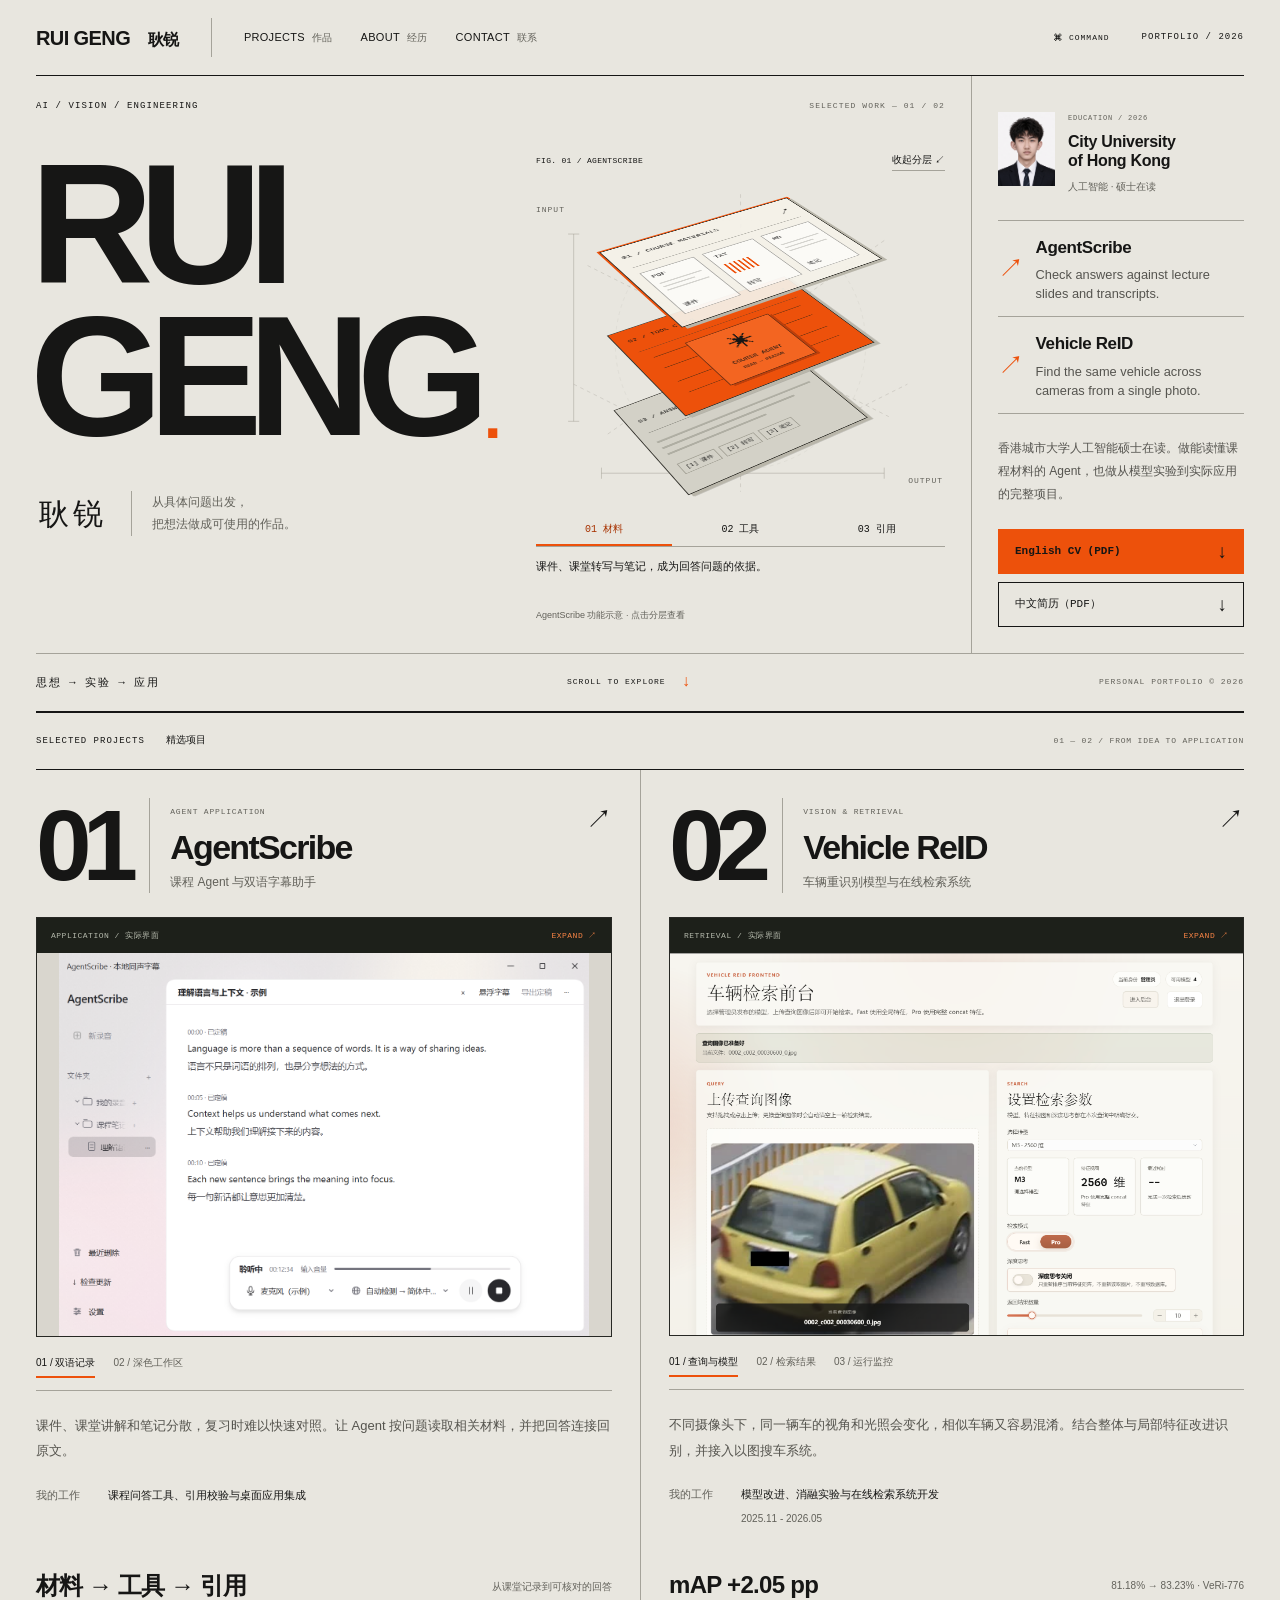
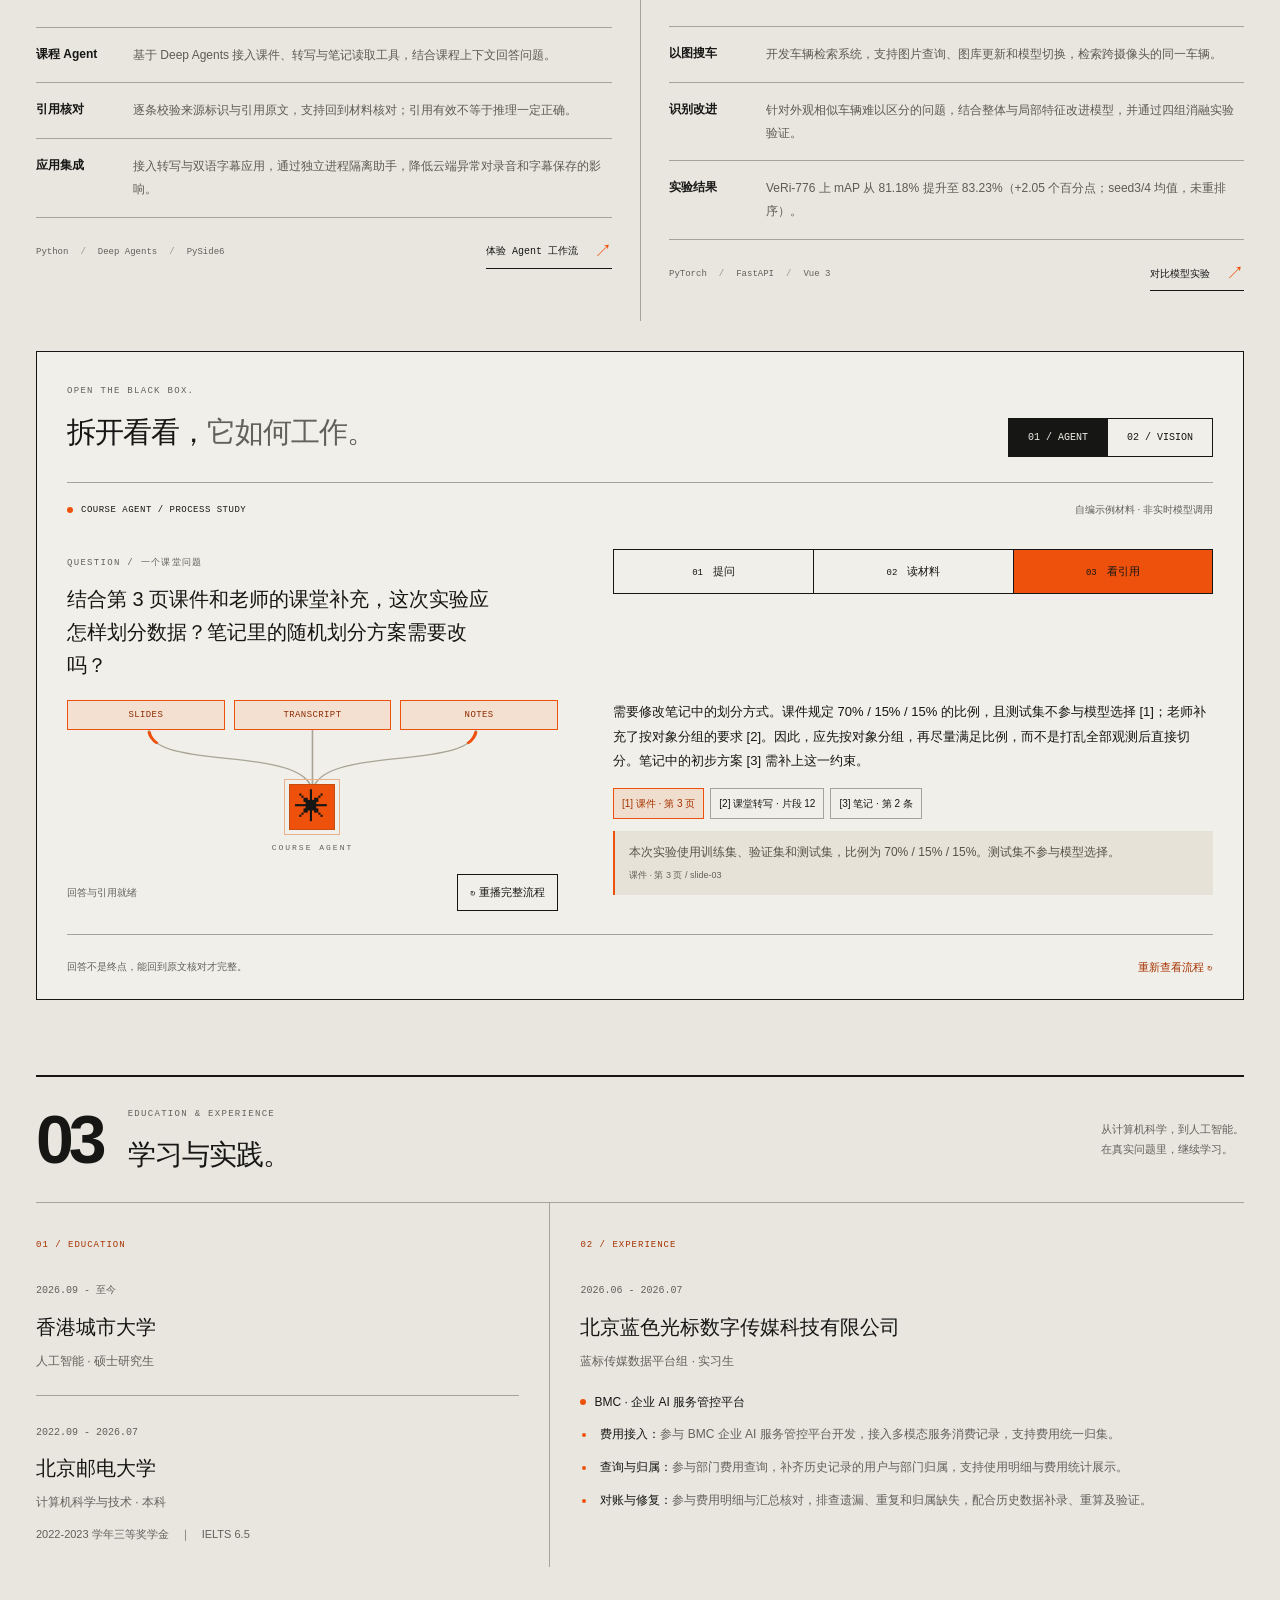
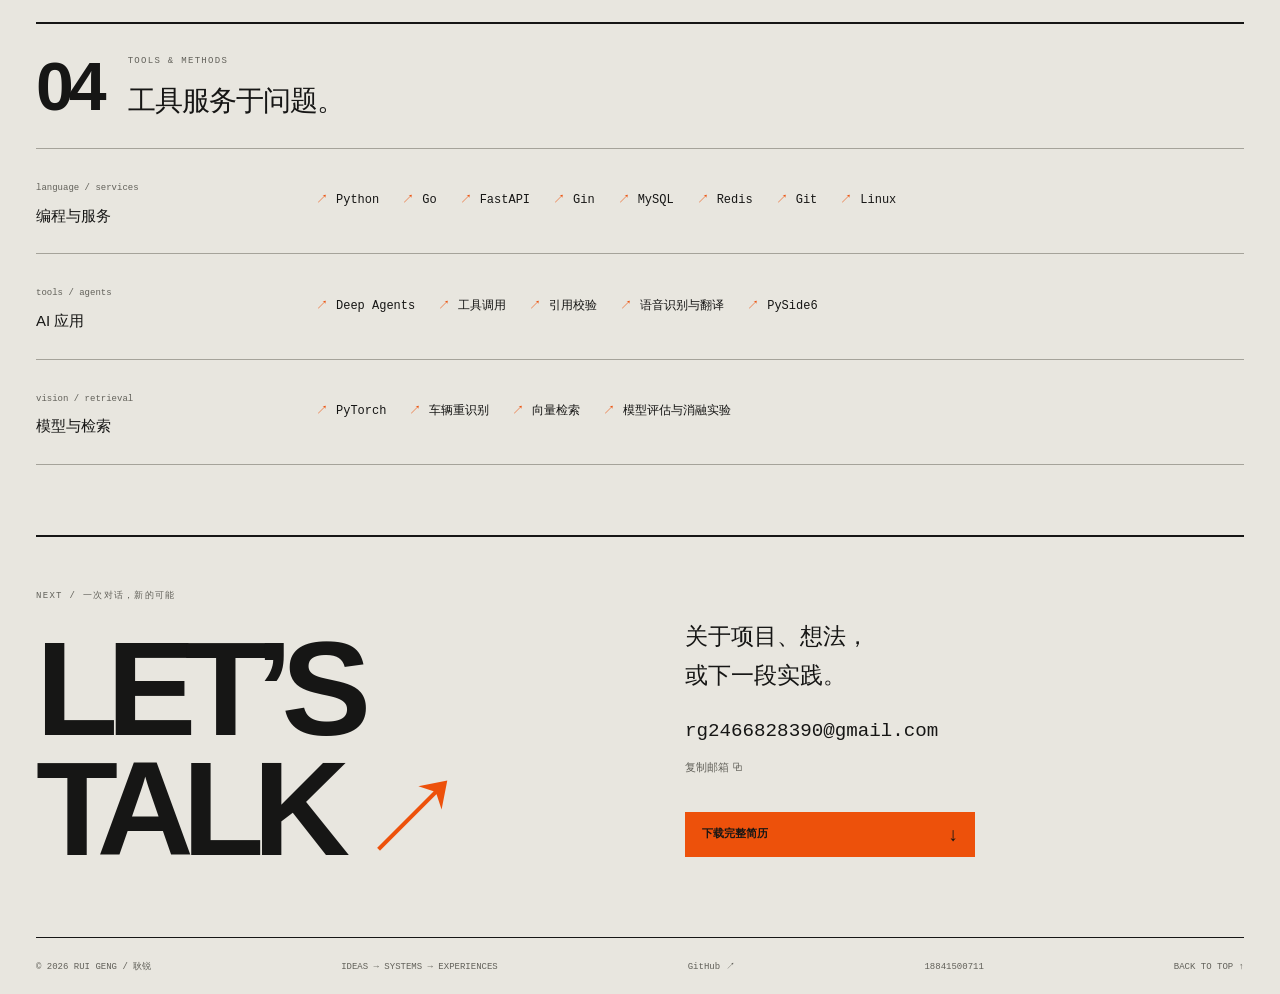
==== commit 9852b295: "Add English project introductions and Hong Kong CV download" ====
--- a/index.html
+++ b/index.html
@@ -46,9 +46,15 @@
       </div>
       <aside class="hero-aside">
         <div class="profile-id"><img src="./assets/portrait.png" alt="耿锐的证件照" width="64" height="82"><div><span class="tiny-label">EDUCATION / 2026</span><h2>City University<br>of Hong Kong</h2><p>人工智能 · 硕士在读</p></div></div>
-        <div class="discipline-links"><a href="#agentscribe"><span>↗</span> AGENT <small>01</small></a><a href="#vehicle-reid"><span>↗</span> VISION <small>02</small></a><a href="#journey"><span>↗</span> ENGINEERING <small>03</small></a></div>
+        <div class="discipline-links" lang="en">
+          <a href="#agentscribe"><span aria-hidden="true">↗</span><div>AgentScribe<p>Check answers against lecture slides and transcripts.</p></div></a>
+          <a href="#vehicle-reid"><span aria-hidden="true">↗</span><div>Vehicle ReID<p>Find the same vehicle across cameras from a single photo.</p></div></a>
+        </div>
         <p class="hero-intro" data-field="introduction"></p>
-        <div class="hero-actions"><a class="button primary" href="#contact">GET IN TOUCH <span>↗</span></a><a class="button secondary pdf-link" href="./assets/Rui-Geng-Resume.pdf" download>下载简历 / CV <span>↓</span></a></div>
+        <div class="hero-actions">
+          <a class="button primary" lang="en" hreflang="en" href="./assets/Rui-Geng-CV-HK.pdf" download="Rui-Geng-CV-HK.pdf">English CV (PDF) <span aria-hidden="true">↓</span></a>
+          <a class="button secondary pdf-link" hreflang="zh" href="./assets/Rui-Geng-Resume.pdf" download>中文简历（PDF）<span aria-hidden="true">↓</span></a>
+        </div>
       </aside>
       <div class="hero-foot"><span>思想 → 实验 → 应用</span><a href="#projects">SCROLL TO EXPLORE <span>↓</span></a><span>PERSONAL PORTFOLIO © 2026</span></div>
     </section>
--- a/styles.css
+++ b/styles.css
@@ -40,3 +40,12 @@
 .project-highlight{display:flex;justify-content:space-between;align-items:center;flex-wrap:wrap;gap:8px 18px;padding:18px 0 20px}
 .project-highlight strong{font-size:24px;letter-spacing:-.7px;font-weight:600}
 .project-highlight>span{font-size:10px;color:var(--muted)}
+
+.discipline-links a p {
+  margin: .3em 0 0;
+  color: #55544f;
+  font-size: .8rem;
+  font-weight: 400;
+  line-height: 1.45;
+  letter-spacing: normal;
+}
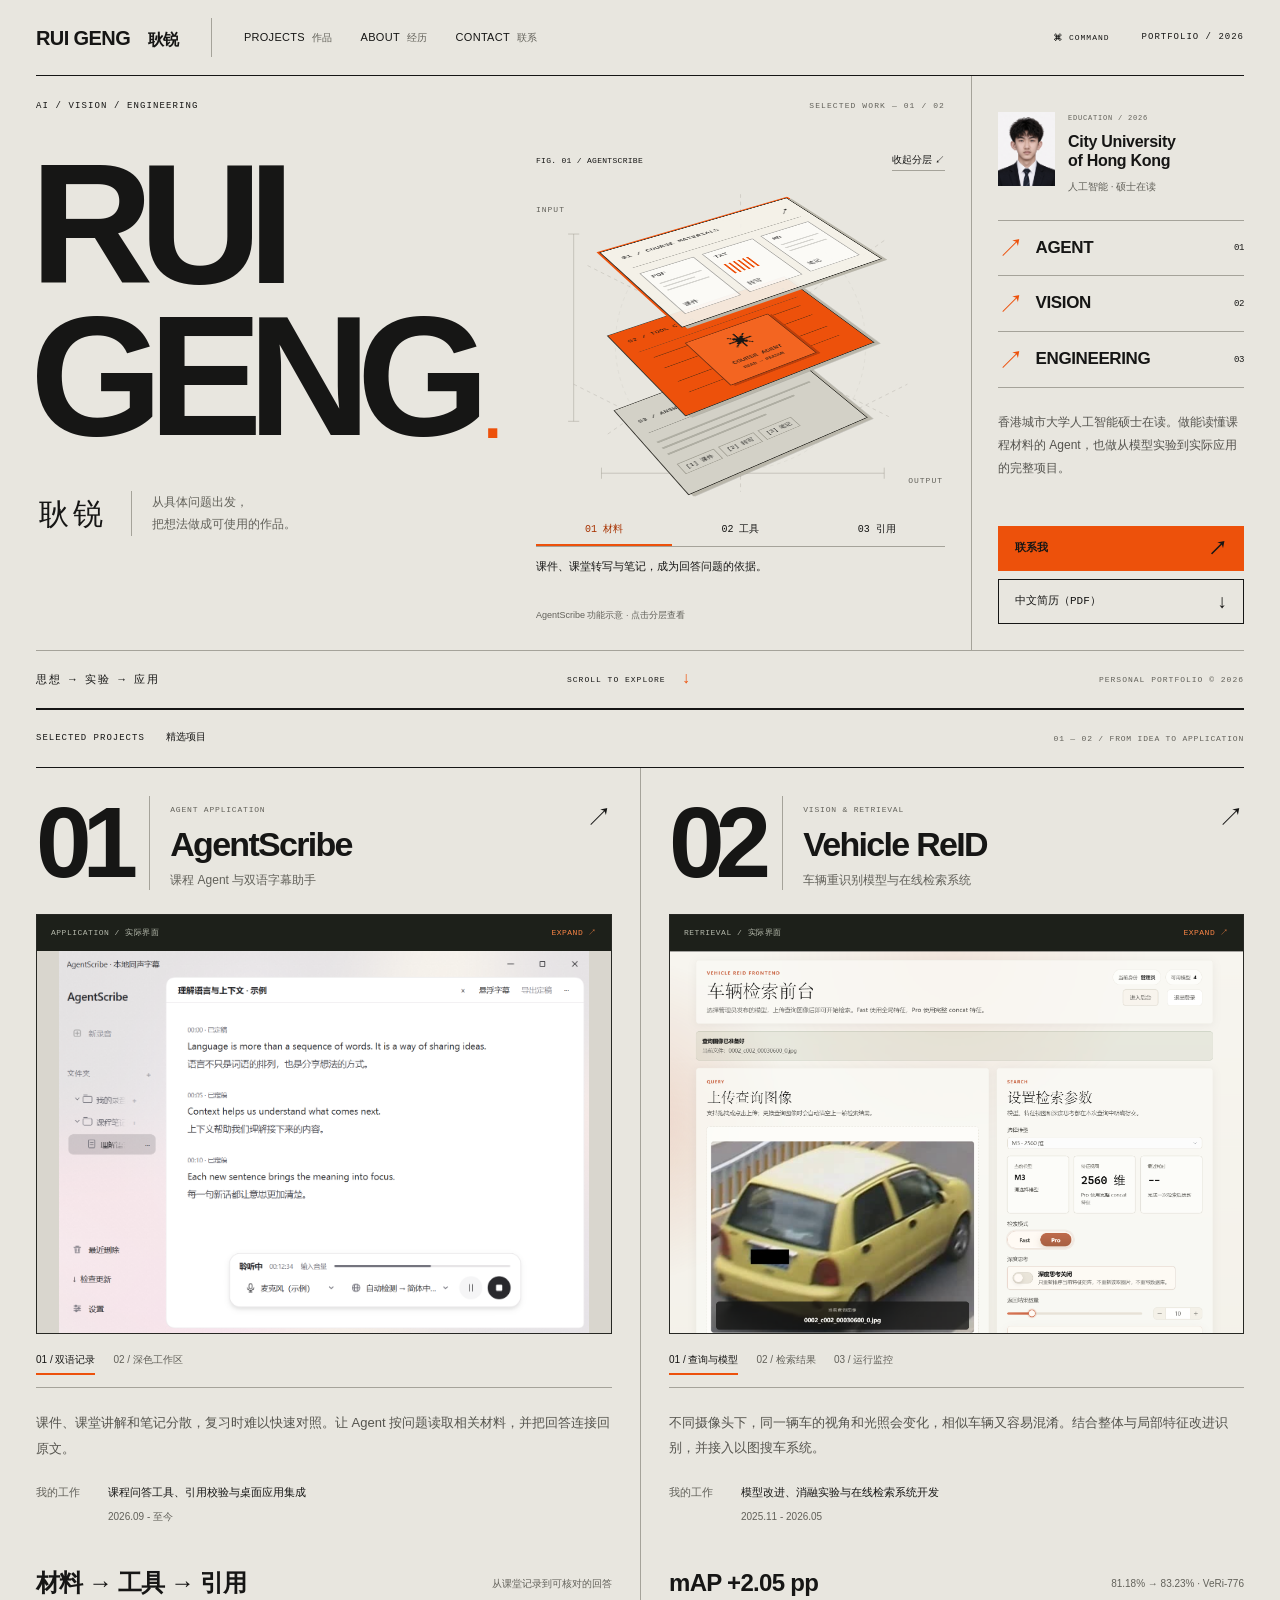
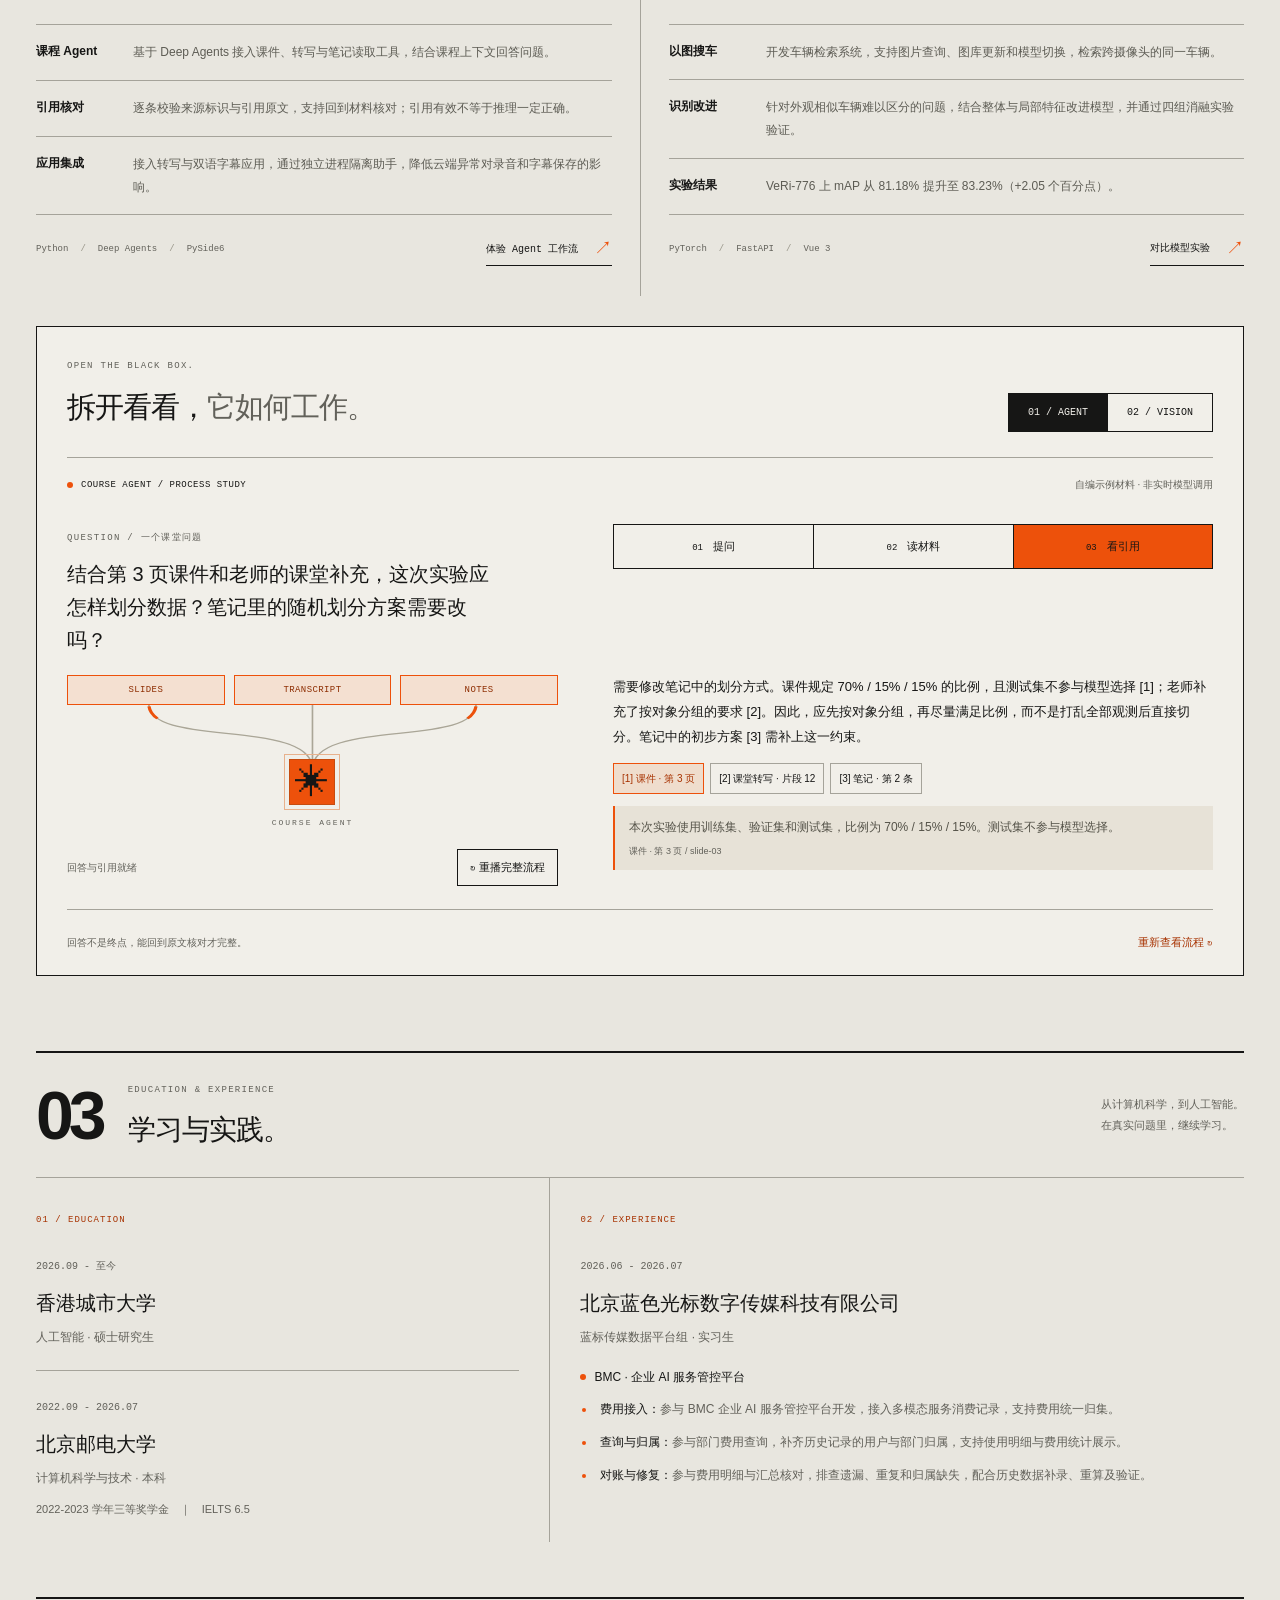
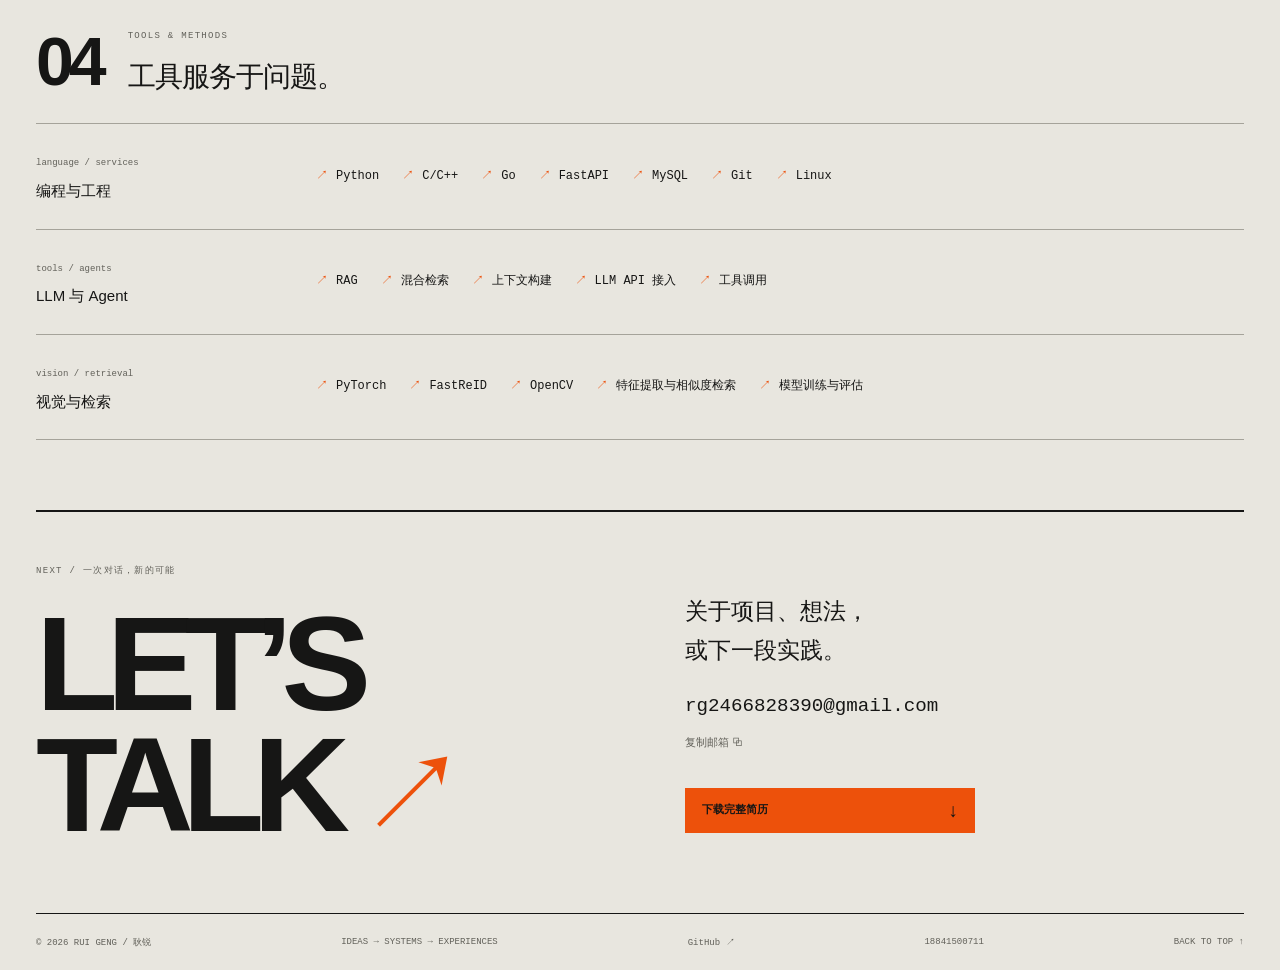
==== commit 97b2fbca: "Separate the Hong Kong portfolio and pair each site with its CV" ====
--- a/index.html
+++ b/index.html
@@ -46,13 +46,10 @@
       </div>
       <aside class="hero-aside">
         <div class="profile-id"><img src="./assets/portrait.png" alt="耿锐的证件照" width="64" height="82"><div><span class="tiny-label">EDUCATION / 2026</span><h2>City University<br>of Hong Kong</h2><p>人工智能 · 硕士在读</p></div></div>
-        <div class="discipline-links" lang="en">
-          <a href="#agentscribe"><span aria-hidden="true">↗</span><div>AgentScribe<p>Check answers against lecture slides and transcripts.</p></div></a>
-          <a href="#vehicle-reid"><span aria-hidden="true">↗</span><div>Vehicle ReID<p>Find the same vehicle across cameras from a single photo.</p></div></a>
-        </div>
+        <div class="discipline-links"><a href="#agentscribe"><span>↗</span> AGENT <small>01</small></a><a href="#vehicle-reid"><span>↗</span> VISION <small>02</small></a><a href="#journey"><span>↗</span> ENGINEERING <small>03</small></a></div>
         <p class="hero-intro" data-field="introduction"></p>
         <div class="hero-actions">
-          <a class="button primary" lang="en" hreflang="en" href="./assets/Rui-Geng-CV-HK.pdf" download="Rui-Geng-CV-HK.pdf">English CV (PDF) <span aria-hidden="true">↓</span></a>
+          <a class="button primary" href="#contact">联系我 <span aria-hidden="true">↗</span></a>
           <a class="button secondary pdf-link" hreflang="zh" href="./assets/Rui-Geng-Resume.pdf" download>中文简历（PDF）<span aria-hidden="true">↓</span></a>
         </div>
       </aside>
